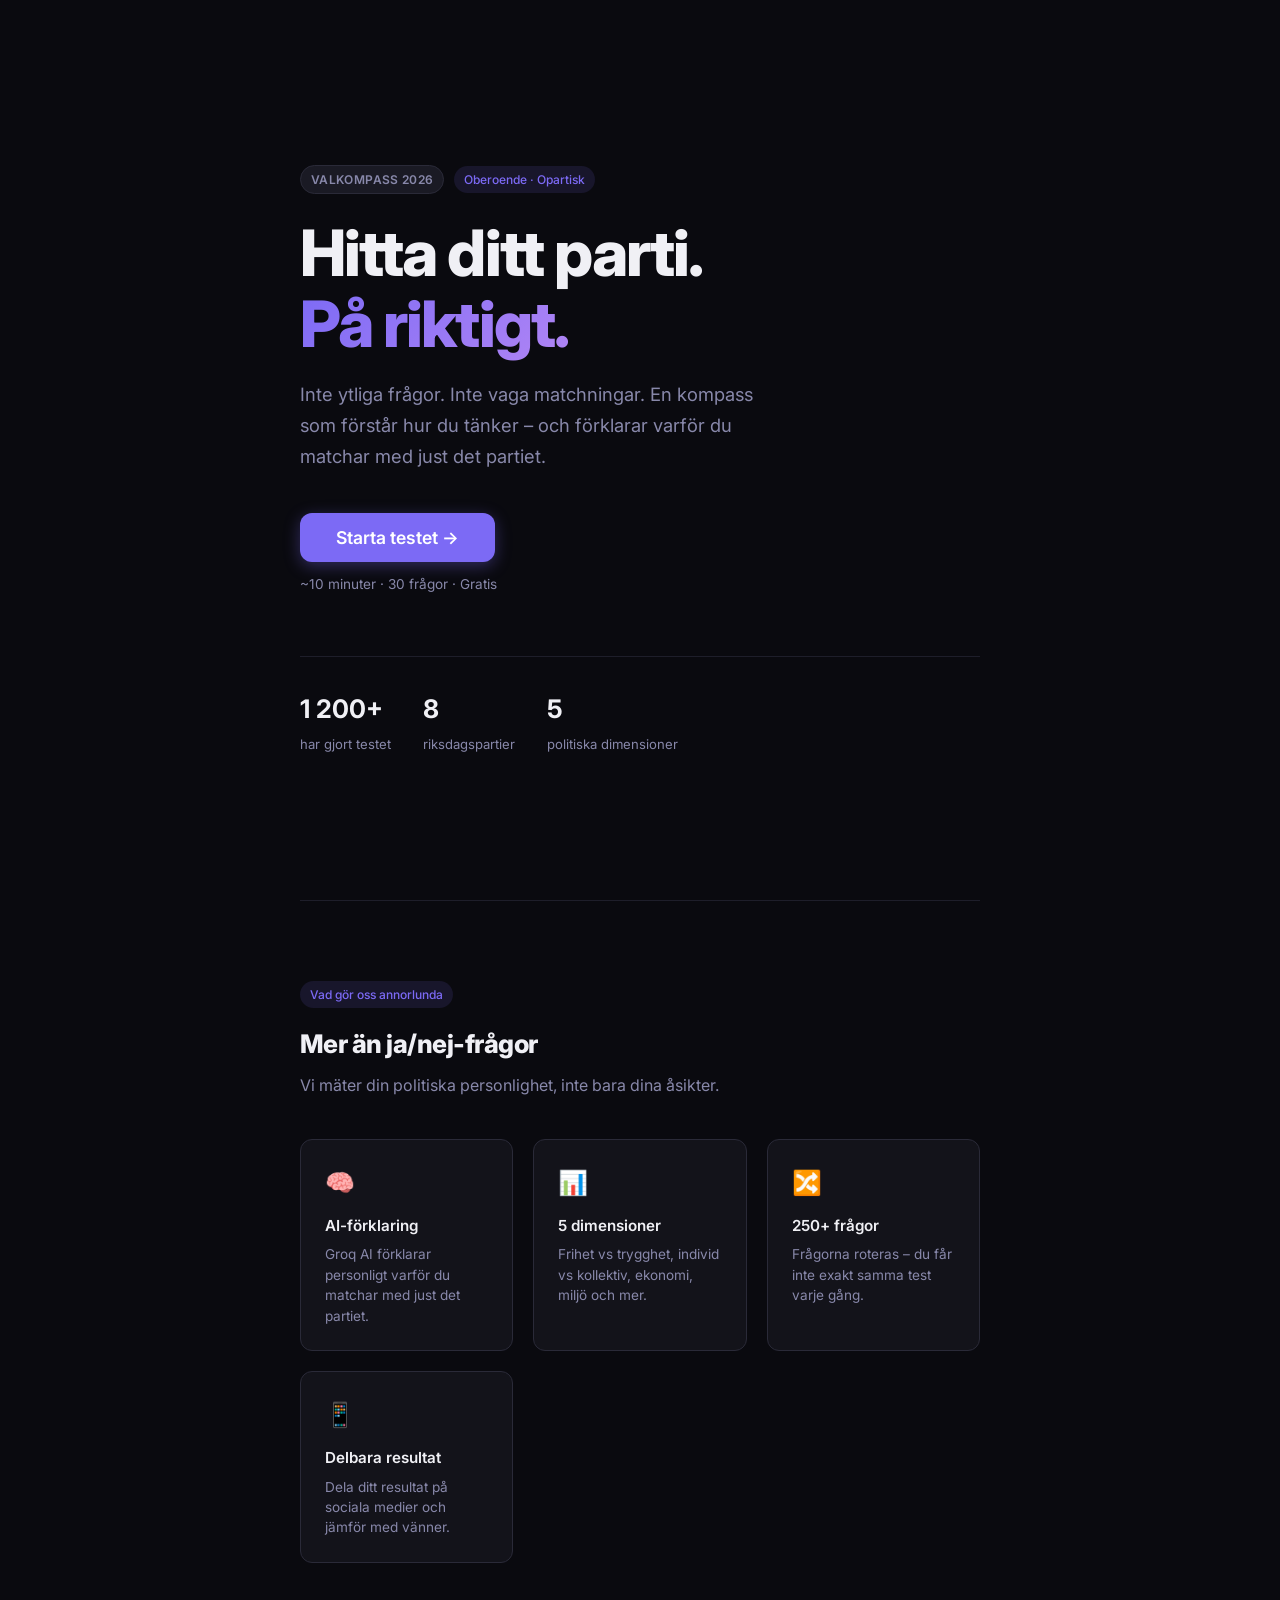
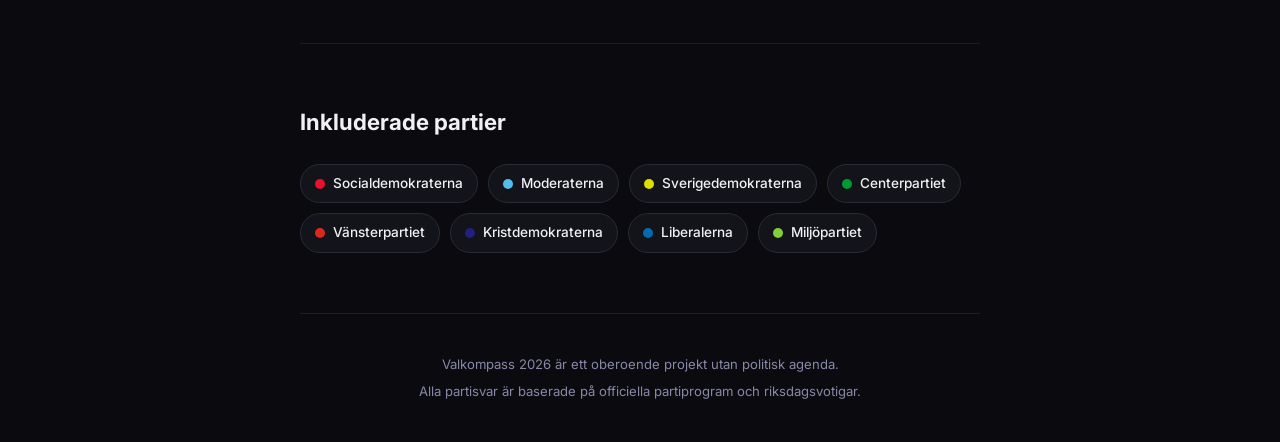
==== frontend/index.html @ 54709504 "feat: add landing page with stats and party overview" ====
<!DOCTYPE html>
<html lang="sv">
<head>
  <meta charset="UTF-8">
  <meta name="viewport" content="width=device-width, initial-scale=1.0">
  <title>Valkompass 2026 – Hitta ditt parti</title>
  <meta name="description" content="Avancerad valkompass med AI-förklaring och djupa politiska dimensioner. Ta testet och ta reda på vilket parti som matchar dig bäst.">
  <meta property="og:title" content="Valkompass 2026">
  <meta property="og:description" content="Hitta ditt parti med AI-driven matchning och djupa politiska personlighetsdimensioner.">
  <meta property="og:type" content="website">
  <link rel="preconnect" href="https://fonts.googleapis.com">
  <link rel="preconnect" href="https://fonts.gstatic.com" crossorigin>
  <link href="https://fonts.googleapis.com/css2?family=Inter:wght@400;500;600;700;800;900&display=swap" rel="stylesheet">
  <link rel="stylesheet" href="css/base.css">
  <link rel="stylesheet" href="css/landing.css">
</head>
<body>
  <main class="container">
    <section class="hero">
      <div class="hero-eyebrow">
        <span class="badge badge-neutral">Valkompass 2026</span>
        <span class="tag">Oberoende · Opartisk</span>
      </div>
      <h1 class="hero-title">
        Hitta ditt parti.<br>
        <span class="highlight">På riktigt.</span>
      </h1>
      <p class="hero-sub">
        Inte ytliga frågor. Inte vaga matchningar. En kompass som förstår hur du
        tänker – och förklarar varför du matchar med just det partiet.
      </p>
      <div class="hero-cta">
        <a href="quiz.html" class="btn btn-primary" style="font-size: 1.1rem; padding: 16px 36px;">
          Starta testet →
        </a>
        <span class="cta-note">~10 minuter · 30 frågor · Gratis</span>
      </div>
      <div class="stats-row">
        <div class="stat-item">
          <span class="stat-number" id="stat-total">—</span>
          <span class="stat-label">har gjort testet</span>
        </div>
        <div class="stat-item">
          <span class="stat-number">8</span>
          <span class="stat-label">riksdagspartier</span>
        </div>
        <div class="stat-item">
          <span class="stat-number">5</span>
          <span class="stat-label">politiska dimensioner</span>
        </div>
      </div>
    </section>

    <section class="features">
      <div class="tag" style="margin-bottom: 16px;">Vad gör oss annorlunda</div>
      <h2 style="font-size: 1.6rem; font-weight: 800; letter-spacing: -0.02em; margin-bottom: 8px;">Mer än ja/nej-frågor</h2>
      <p style="color: var(--text-muted); margin-bottom: 0;">Vi mäter din politiska personlighet, inte bara dina åsikter.</p>
      <div class="features-grid">
        <div class="feature-card">
          <div class="feature-icon">🧠</div>
          <div class="feature-title">AI-förklaring</div>
          <div class="feature-desc">Groq AI förklarar personligt varför du matchar med just det partiet.</div>
        </div>
        <div class="feature-card">
          <div class="feature-icon">📊</div>
          <div class="feature-title">5 dimensioner</div>
          <div class="feature-desc">Frihet vs trygghet, individ vs kollektiv, ekonomi, miljö och mer.</div>
        </div>
        <div class="feature-card">
          <div class="feature-icon">🔀</div>
          <div class="feature-title">250+ frågor</div>
          <div class="feature-desc">Frågorna roteras – du får inte exakt samma test varje gång.</div>
        </div>
        <div class="feature-card">
          <div class="feature-icon">📱</div>
          <div class="feature-title">Delbara resultat</div>
          <div class="feature-desc">Dela ditt resultat på sociala medier och jämför med vänner.</div>
        </div>
      </div>
    </section>

    <section class="parties-section">
      <h2>Inkluderade partier</h2>
      <div class="parties-grid" id="parties-chips">
        <div class="party-chip"><div class="party-dot" style="background:#E8112d"></div>Socialdemokraterna</div>
        <div class="party-chip"><div class="party-dot" style="background:#52BDEC"></div>Moderaterna</div>
        <div class="party-chip"><div class="party-dot" style="background:#DDDD00"></div>Sverigedemokraterna</div>
        <div class="party-chip"><div class="party-dot" style="background:#009933"></div>Centerpartiet</div>
        <div class="party-chip"><div class="party-dot" style="background:#DA291C"></div>Vänsterpartiet</div>
        <div class="party-chip"><div class="party-dot" style="background:#231F7E"></div>Kristdemokraterna</div>
        <div class="party-chip"><div class="party-dot" style="background:#006AB3"></div>Liberalerna</div>
        <div class="party-chip"><div class="party-dot" style="background:#83CF39"></div>Miljöpartiet</div>
      </div>
    </section>

    <footer class="footer">
      <p>Valkompass 2026 är ett oberoende projekt utan politisk agenda.</p>
      <p style="margin-top: 6px;">Alla partisvar är baserade på officiella partiprogram och riksdagsvotigar.</p>
    </footer>
  </main>
  <script src="js/landing.js"></script>
</body>
</html>
---- frontend/css/base.css ----
*, *::before, *::after { box-sizing: border-box; margin: 0; padding: 0; }

:root {
  --bg: #0a0a0f;
  --bg-card: #13131a;
  --bg-elevated: #1a1a24;
  --border: #2a2a38;
  --border-subtle: #1e1e2a;
  --text: #f0f0f5;
  --text-muted: #8888aa;
  --accent: #7c6af5;
  --accent-hover: #9585ff;
  --accent-subtle: rgba(124, 106, 245, 0.12);
  --success: #4caf88;
  --radius: 12px;
  --radius-sm: 8px;
  --radius-lg: 20px;
  --shadow: 0 4px 24px rgba(0,0,0,0.4);
  --transition: 180ms ease;
  --max-width: 720px;
}

html { font-size: 16px; scroll-behavior: smooth; }

body {
  background: var(--bg);
  color: var(--text);
  font-family: 'Inter', -apple-system, BlinkMacSystemFont, 'Segoe UI', sans-serif;
  line-height: 1.6;
  min-height: 100vh;
  -webkit-font-smoothing: antialiased;
}

a { color: var(--accent); text-decoration: none; }
a:hover { color: var(--accent-hover); }

.container {
  max-width: var(--max-width);
  margin: 0 auto;
  padding: 0 20px;
}

.btn {
  display: inline-flex;
  align-items: center;
  justify-content: center;
  gap: 8px;
  padding: 14px 28px;
  border-radius: var(--radius);
  border: none;
  font-size: 1rem;
  font-weight: 600;
  cursor: pointer;
  transition: all var(--transition);
  line-height: 1;
}

.btn-primary {
  background: var(--accent);
  color: #fff;
  box-shadow: 0 4px 16px rgba(124,106,245,0.35);
}
.btn-primary:hover {
  background: var(--accent-hover);
  transform: translateY(-1px);
  box-shadow: 0 6px 24px rgba(124,106,245,0.5);
}

.btn-ghost {
  background: transparent;
  color: var(--text-muted);
  border: 1px solid var(--border);
}
.btn-ghost:hover {
  background: var(--bg-elevated);
  color: var(--text);
}

.badge {
  display: inline-flex;
  align-items: center;
  padding: 4px 10px;
  border-radius: 100px;
  font-size: 0.75rem;
  font-weight: 600;
  letter-spacing: 0.03em;
  text-transform: uppercase;
}
.badge-neutral {
  background: var(--bg-elevated);
  color: var(--text-muted);
  border: 1px solid var(--border);
}

.card {
  background: var(--bg-card);
  border: 1px solid var(--border);
  border-radius: var(--radius-lg);
  padding: 28px;
}

.tag {
  display: inline-flex;
  align-items: center;
  gap: 4px;
  padding: 4px 10px;
  border-radius: 100px;
  font-size: 0.75rem;
  font-weight: 500;
  background: var(--accent-subtle);
  color: var(--accent);
}

@media (max-width: 480px) {
  .btn { padding: 12px 20px; font-size: 0.9rem; }
  .card { padding: 20px; }
}
---- frontend/css/landing.css ----
.hero {
  min-height: 100vh;
  display: flex;
  flex-direction: column;
  justify-content: center;
  padding: 80px 0 60px;
}

.hero-eyebrow {
  display: flex;
  align-items: center;
  gap: 10px;
  margin-bottom: 24px;
}

.hero-title {
  font-size: clamp(2.4rem, 6vw, 4rem);
  font-weight: 800;
  line-height: 1.1;
  letter-spacing: -0.03em;
  margin-bottom: 20px;
}

.hero-title .highlight {
  background: linear-gradient(135deg, var(--accent) 0%, #b085f5 100%);
  -webkit-background-clip: text;
  -webkit-text-fill-color: transparent;
  background-clip: text;
}

.hero-sub {
  font-size: 1.15rem;
  color: var(--text-muted);
  max-width: 480px;
  margin-bottom: 40px;
  line-height: 1.7;
}

.hero-cta {
  display: flex;
  flex-direction: column;
  gap: 12px;
  align-items: flex-start;
  margin-bottom: 60px;
}

.cta-note {
  font-size: 0.85rem;
  color: var(--text-muted);
}

.stats-row {
  display: flex;
  gap: 32px;
  padding-top: 32px;
  border-top: 1px solid var(--border-subtle);
}

.stat-item { display: flex; flex-direction: column; gap: 4px; }
.stat-number { font-size: 1.6rem; font-weight: 700; color: var(--text); }
.stat-label { font-size: 0.82rem; color: var(--text-muted); }

.features {
  padding: 80px 0;
  border-top: 1px solid var(--border-subtle);
}

.features-grid {
  display: grid;
  grid-template-columns: repeat(auto-fit, minmax(200px, 1fr));
  gap: 20px;
  margin-top: 40px;
}

.feature-card {
  background: var(--bg-card);
  border: 1px solid var(--border);
  border-radius: var(--radius);
  padding: 24px;
}
.feature-icon { font-size: 1.5rem; margin-bottom: 12px; }
.feature-title { font-size: 0.95rem; font-weight: 600; margin-bottom: 6px; }
.feature-desc { font-size: 0.85rem; color: var(--text-muted); line-height: 1.5; }

.parties-section {
  padding: 60px 0;
  border-top: 1px solid var(--border-subtle);
}
.parties-section h2 { font-size: 1.4rem; font-weight: 700; margin-bottom: 24px; }

.parties-grid {
  display: flex;
  flex-wrap: wrap;
  gap: 10px;
}

.party-chip {
  display: flex;
  align-items: center;
  gap: 8px;
  padding: 8px 14px;
  background: var(--bg-card);
  border: 1px solid var(--border);
  border-radius: 100px;
  font-size: 0.85rem;
  font-weight: 500;
}

.party-dot {
  width: 10px; height: 10px;
  border-radius: 50%;
  flex-shrink: 0;
}

.footer {
  padding: 40px 0;
  border-top: 1px solid var(--border-subtle);
  text-align: center;
  color: var(--text-muted);
  font-size: 0.82rem;
}

@media (max-width: 600px) {
  .stats-row { gap: 20px; flex-wrap: wrap; }
  .hero-cta { align-items: stretch; }
  .hero-cta .btn { text-align: center; }
}
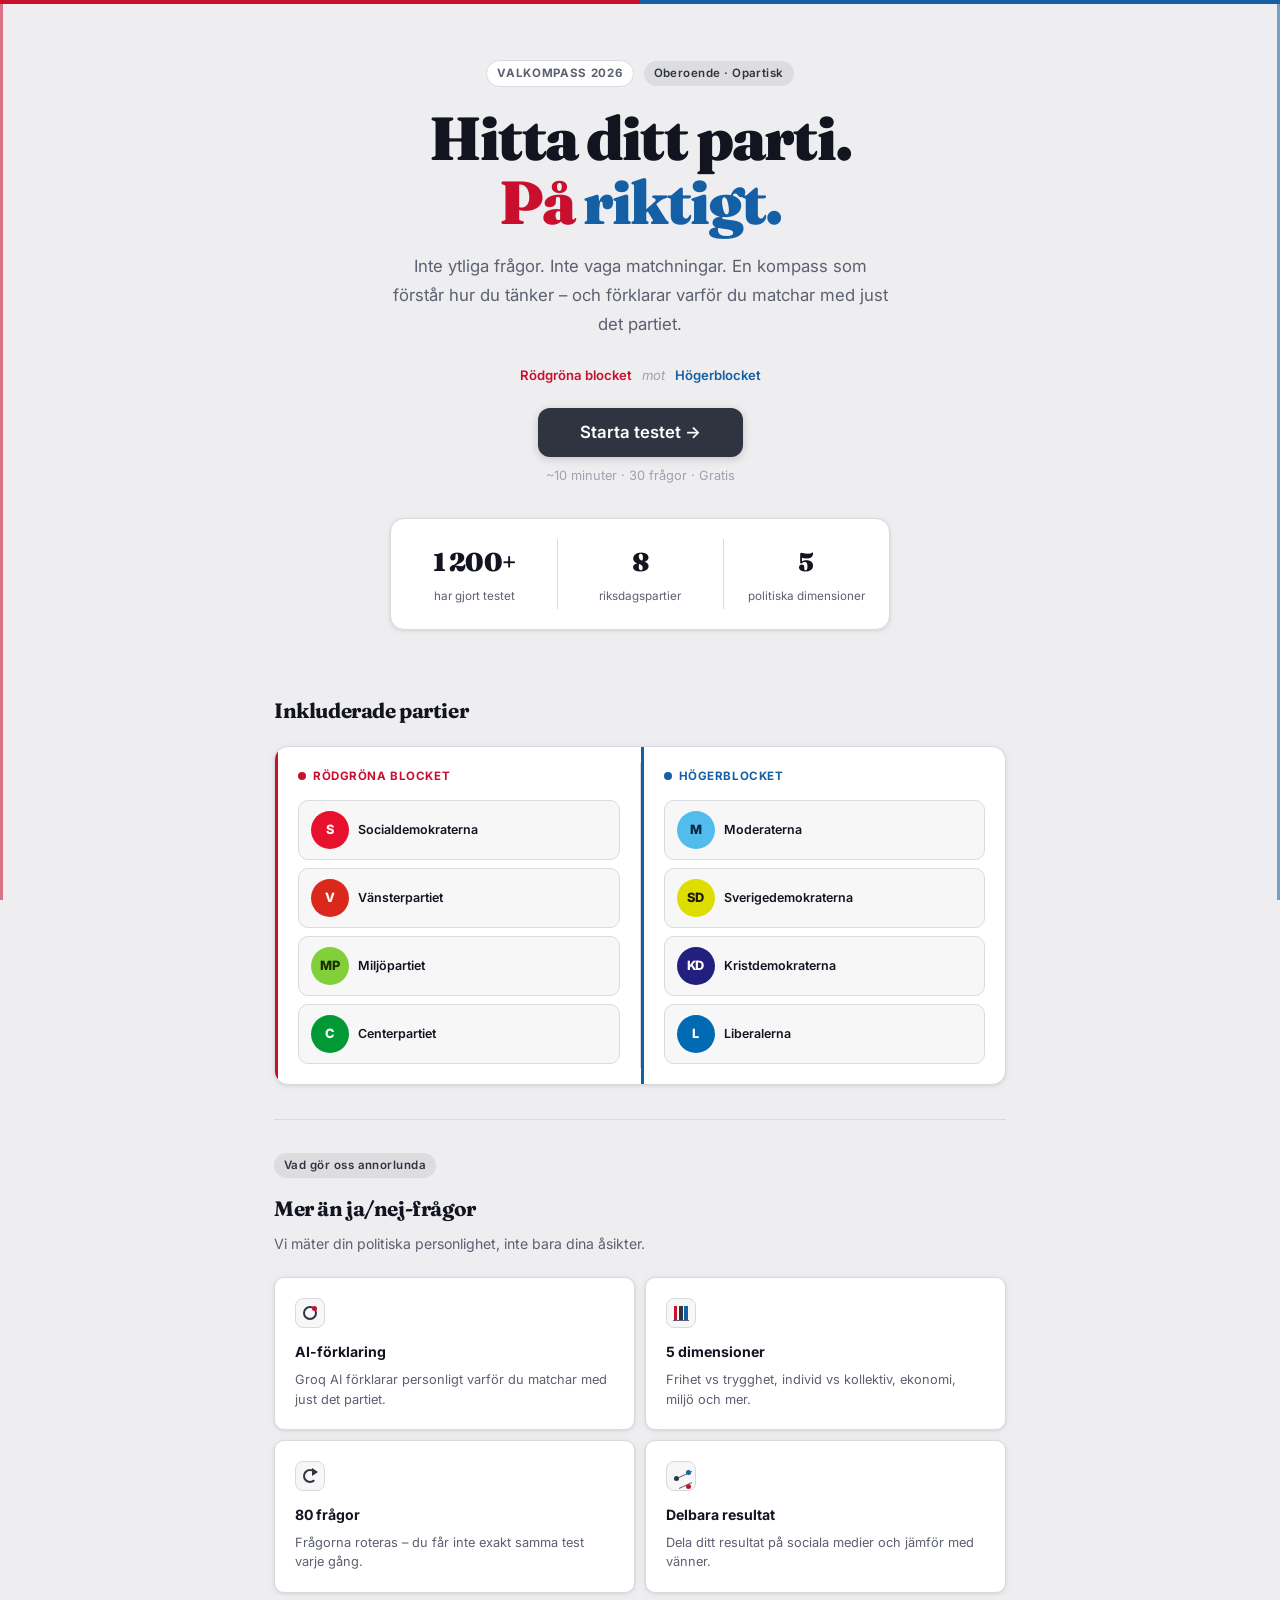
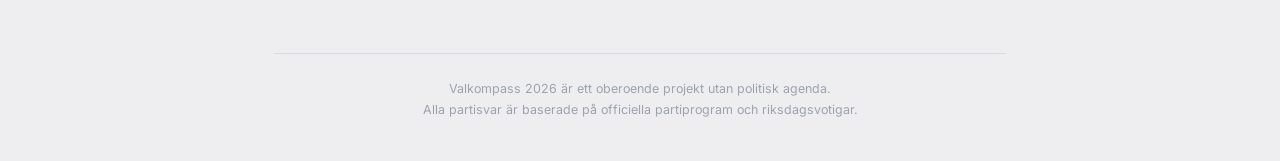
==== commit 5bd7bdd9: "chore: prepare project for GitHub upload" ====
--- a/frontend/index.html
+++ b/frontend/index.html
@@ -10,11 +10,13 @@
   <meta property="og:type" content="website">
   <link rel="preconnect" href="https://fonts.googleapis.com">
   <link rel="preconnect" href="https://fonts.gstatic.com" crossorigin>
-  <link href="https://fonts.googleapis.com/css2?family=Inter:wght@400;500;600;700;800;900&display=swap" rel="stylesheet">
+  <link href="https://fonts.googleapis.com/css2?family=Fraunces:ital,opsz,wght@0,9..144,400;0,9..144,700;0,9..144,900;1,9..144,900&family=Inter:wght@400;500;600;700;800&display=swap" rel="stylesheet">
   <link rel="stylesheet" href="css/base.css">
   <link rel="stylesheet" href="css/landing.css">
 </head>
 <body>
+  <div class="sv-stripe"></div>
+
   <main class="container">
     <section class="hero">
       <div class="hero-eyebrow">
@@ -23,14 +25,19 @@
       </div>
       <h1 class="hero-title">
         Hitta ditt parti.<br>
-        <span class="highlight">På riktigt.</span>
+        <span class="highlight-red">På</span> <span class="highlight-blue">riktigt.</span>
       </h1>
       <p class="hero-sub">
         Inte ytliga frågor. Inte vaga matchningar. En kompass som förstår hur du
         tänker – och förklarar varför du matchar med just det partiet.
       </p>
+      <div class="bloc-versus">
+        <span class="bloc-red">Rödgröna blocket</span>
+        <span class="bloc-vs">mot</span>
+        <span class="bloc-blue">Högerblocket</span>
+      </div>
       <div class="hero-cta">
-        <a href="quiz.html" class="btn btn-primary" style="font-size: 1.1rem; padding: 16px 36px;">
+        <a href="quiz.html" class="btn btn-primary">
           Starta testet →
         </a>
         <span class="cta-note">~10 minuter · 30 frågor · Gratis</span>
@@ -51,53 +58,98 @@
       </div>
     </section>
 
+    <section class="parties-section">
+      <h2>Inkluderade partier</h2>
+      <div class="parties-blocs">
+        <div class="parties-bloc parties-bloc-red">
+          <div class="bloc-label-header bloc-label-red">
+            <span class="bloc-dot" style="background:var(--red-bloc)"></span>
+            Rödgröna blocket
+          </div>
+          <div class="parties-bloc-chips">
+            <div class="party-chip">
+              <div class="party-badge" style="background:#E8112d;color:#fff;">S</div>
+              <span class="party-chip-name">Socialdemokraterna</span>
+            </div>
+            <div class="party-chip">
+              <div class="party-badge" style="background:#DA291C;color:#fff;">V</div>
+              <span class="party-chip-name">Vänsterpartiet</span>
+            </div>
+            <div class="party-chip">
+              <div class="party-badge" style="background:#83CF39;color:#1A2E00;">MP</div>
+              <span class="party-chip-name">Miljöpartiet</span>
+            </div>
+            <div class="party-chip">
+              <div class="party-badge" style="background:#009933;color:#fff;">C</div>
+              <span class="party-chip-name">Centerpartiet</span>
+            </div>
+          </div>
+        </div>
+
+        <div class="bloc-divider-vertical"></div>
+
+        <div class="parties-bloc parties-bloc-blue">
+          <div class="bloc-label-header bloc-label-blue">
+            <span class="bloc-dot" style="background:var(--blue-bloc)"></span>
+            Högerblocket
+          </div>
+          <div class="parties-bloc-chips">
+            <div class="party-chip">
+              <div class="party-badge" style="background:#52BDEC;color:#0A2540;">M</div>
+              <span class="party-chip-name">Moderaterna</span>
+            </div>
+            <div class="party-chip">
+              <div class="party-badge" style="background:#DDDD00;color:#1A1A00;">SD</div>
+              <span class="party-chip-name">Sverigedemokraterna</span>
+            </div>
+            <div class="party-chip">
+              <div class="party-badge" style="background:#231F7E;color:#fff;">KD</div>
+              <span class="party-chip-name">Kristdemokraterna</span>
+            </div>
+            <div class="party-chip">
+              <div class="party-badge" style="background:#006AB3;color:#fff;">L</div>
+              <span class="party-chip-name">Liberalerna</span>
+            </div>
+          </div>
+        </div>
+
+      </div>
+    </section>
+
     <section class="features">
-      <div class="tag" style="margin-bottom: 16px;">Vad gör oss annorlunda</div>
-      <h2 style="font-size: 1.6rem; font-weight: 800; letter-spacing: -0.02em; margin-bottom: 8px;">Mer än ja/nej-frågor</h2>
-      <p style="color: var(--text-muted); margin-bottom: 0;">Vi mäter din politiska personlighet, inte bara dina åsikter.</p>
+      <div class="tag" style="margin-bottom: 14px;">Vad gör oss annorlunda</div>
+      <h2>Mer än ja/nej-frågor</h2>
+      <p>Vi mäter din politiska personlighet, inte bara dina åsikter.</p>
       <div class="features-grid">
         <div class="feature-card">
-          <div class="feature-icon">🧠</div>
+          <div class="feature-icon feature-icon-ai" aria-hidden="true"></div>
           <div class="feature-title">AI-förklaring</div>
           <div class="feature-desc">Groq AI förklarar personligt varför du matchar med just det partiet.</div>
         </div>
         <div class="feature-card">
-          <div class="feature-icon">📊</div>
+          <div class="feature-icon feature-icon-dimensions" aria-hidden="true"></div>
           <div class="feature-title">5 dimensioner</div>
           <div class="feature-desc">Frihet vs trygghet, individ vs kollektiv, ekonomi, miljö och mer.</div>
         </div>
         <div class="feature-card">
-          <div class="feature-icon">🔀</div>
-          <div class="feature-title">250+ frågor</div>
+          <div class="feature-icon feature-icon-rotation" aria-hidden="true"></div>
+          <div class="feature-title">80 frågor</div>
           <div class="feature-desc">Frågorna roteras – du får inte exakt samma test varje gång.</div>
         </div>
         <div class="feature-card">
-          <div class="feature-icon">📱</div>
+          <div class="feature-icon feature-icon-share" aria-hidden="true"></div>
           <div class="feature-title">Delbara resultat</div>
           <div class="feature-desc">Dela ditt resultat på sociala medier och jämför med vänner.</div>
         </div>
       </div>
     </section>
 
-    <section class="parties-section">
-      <h2>Inkluderade partier</h2>
-      <div class="parties-grid" id="parties-chips">
-        <div class="party-chip"><div class="party-dot" style="background:#E8112d"></div>Socialdemokraterna</div>
-        <div class="party-chip"><div class="party-dot" style="background:#52BDEC"></div>Moderaterna</div>
-        <div class="party-chip"><div class="party-dot" style="background:#DDDD00"></div>Sverigedemokraterna</div>
-        <div class="party-chip"><div class="party-dot" style="background:#009933"></div>Centerpartiet</div>
-        <div class="party-chip"><div class="party-dot" style="background:#DA291C"></div>Vänsterpartiet</div>
-        <div class="party-chip"><div class="party-dot" style="background:#231F7E"></div>Kristdemokraterna</div>
-        <div class="party-chip"><div class="party-dot" style="background:#006AB3"></div>Liberalerna</div>
-        <div class="party-chip"><div class="party-dot" style="background:#83CF39"></div>Miljöpartiet</div>
-      </div>
-    </section>
-
     <footer class="footer">
       <p>Valkompass 2026 är ett oberoende projekt utan politisk agenda.</p>
-      <p style="margin-top: 6px;">Alla partisvar är baserade på officiella partiprogram och riksdagsvotigar.</p>
+      <p>Alla partisvar är baserade på officiella partiprogram och riksdagsvotigar.</p>
     </footer>
   </main>
+
   <script src="js/landing.js"></script>
 </body>
 </html>
--- a/frontend/css/base.css
+++ b/frontend/css/base.css
@@ -1,23 +1,29 @@
 *, *::before, *::after { box-sizing: border-box; margin: 0; padding: 0; }
 
 :root {
-  --bg: #0a0a0f;
-  --bg-card: #13131a;
-  --bg-elevated: #1a1a24;
-  --border: #2a2a38;
-  --border-subtle: #1e1e2a;
-  --text: #f0f0f5;
-  --text-muted: #8888aa;
-  --accent: #7c6af5;
-  --accent-hover: #9585ff;
-  --accent-subtle: rgba(124, 106, 245, 0.12);
-  --success: #4caf88;
-  --radius: 12px;
-  --radius-sm: 8px;
-  --radius-lg: 20px;
-  --shadow: 0 4px 24px rgba(0,0,0,0.4);
-  --transition: 180ms ease;
-  --max-width: 720px;
+  --bg: #EEEEF0;
+  --bg-card: #FFFFFF;
+  --bg-elevated: #F7F7F8;
+  --border: #D8DAE0;
+  --border-subtle: #ECEEF2;
+  --text: #12141F;
+  --text-muted: #5C6070;
+  --text-light: #9CA3AF;
+  --accent: #2F3440;
+  --accent-hover: #1F2430;
+  --accent-subtle: rgba(47, 52, 64, 0.09);
+  --success: #16A34A;
+  --red-bloc: #C8102E;
+  --blue-bloc: #1560A4;
+  --red-bloc-subtle: rgba(200, 16, 46, 0.08);
+  --blue-bloc-subtle: rgba(21, 96, 164, 0.08);
+  --radius: 10px;
+  --radius-sm: 6px;
+  --radius-lg: 14px;
+  --shadow: 0 1px 3px rgba(0,0,0,0.08), 0 1px 8px rgba(0,0,0,0.05);
+  --shadow-md: 0 4px 16px rgba(0,0,0,0.10), 0 2px 4px rgba(0,0,0,0.05);
+  --transition: 150ms ease;
+  --max-width: 780px;
 }
 
 html { font-size: 16px; scroll-behavior: smooth; }
@@ -26,7 +32,7 @@
   background: var(--bg);
   color: var(--text);
   font-family: 'Inter', -apple-system, BlinkMacSystemFont, 'Segoe UI', sans-serif;
-  line-height: 1.6;
+  line-height: 1.65;
   min-height: 100vh;
   -webkit-font-smoothing: antialiased;
 }
@@ -37,79 +43,139 @@
 .container {
   max-width: var(--max-width);
   margin: 0 auto;
-  padding: 0 20px;
+  padding: 0 24px;
 }
 
+/* ── Buttons ── */
 .btn {
   display: inline-flex;
   align-items: center;
   justify-content: center;
   gap: 8px;
-  padding: 14px 28px;
+  padding: 13px 26px;
   border-radius: var(--radius);
   border: none;
-  font-size: 1rem;
+  font-size: 0.95rem;
   font-weight: 600;
   cursor: pointer;
   transition: all var(--transition);
   line-height: 1;
+  font-family: inherit;
 }
 
 .btn-primary {
   background: var(--accent);
   color: #fff;
-  box-shadow: 0 4px 16px rgba(124,106,245,0.35);
+  box-shadow: 0 2px 8px rgba(47,52,64,0.22);
 }
 .btn-primary:hover {
   background: var(--accent-hover);
   transform: translateY(-1px);
-  box-shadow: 0 6px 24px rgba(124,106,245,0.5);
+  box-shadow: 0 4px 14px rgba(47,52,64,0.30);
 }
 
 .btn-ghost {
-  background: transparent;
+  background: var(--bg-card);
   color: var(--text-muted);
   border: 1px solid var(--border);
 }
 .btn-ghost:hover {
   background: var(--bg-elevated);
   color: var(--text);
+  border-color: #B0B4BE;
 }
 
+/* ── Badge ── */
 .badge {
   display: inline-flex;
   align-items: center;
-  padding: 4px 10px;
+  padding: 3px 10px;
   border-radius: 100px;
-  font-size: 0.75rem;
-  font-weight: 600;
-  letter-spacing: 0.03em;
+  font-size: 0.72rem;
+  font-weight: 700;
+  letter-spacing: 0.06em;
   text-transform: uppercase;
 }
 .badge-neutral {
-  background: var(--bg-elevated);
+  background: #fff;
   color: var(--text-muted);
   border: 1px solid var(--border);
 }
 
+/* ── Card ── */
 .card {
   background: var(--bg-card);
   border: 1px solid var(--border);
   border-radius: var(--radius-lg);
   padding: 28px;
+  box-shadow: var(--shadow);
 }
 
+/* ── Tag ── */
 .tag {
   display: inline-flex;
   align-items: center;
   gap: 4px;
-  padding: 4px 10px;
+  padding: 3px 10px;
   border-radius: 100px;
-  font-size: 0.75rem;
-  font-weight: 500;
+  font-size: 0.72rem;
+  font-weight: 600;
+  letter-spacing: 0.04em;
   background: var(--accent-subtle);
   color: var(--accent);
 }
+
+/* ── Party badge – colored letter circle ── */
+.party-badge {
+  display: inline-flex;
+  align-items: center;
+  justify-content: center;
+  width: 38px;
+  height: 38px;
+  border-radius: 50%;
+  font-weight: 800;
+  font-size: 0.8rem;
+  letter-spacing: -0.02em;
+  flex-shrink: 0;
+  line-height: 1;
+}
+.party-badge-sm {
+  width: 28px;
+  height: 28px;
+  font-size: 0.65rem;
+  font-weight: 800;
+}
+.party-badge-lg {
+  width: 52px;
+  height: 52px;
+  font-size: 1.05rem;
+  border-radius: 14px;
+}
+
+/* ── Page top stripe (Rödgrönt vs Högerblocket) ── */
+.sv-stripe {
+  height: 4px;
+  background: linear-gradient(90deg, var(--red-bloc) 50%, var(--blue-bloc) 50%);
+  position: fixed;
+  top: 0;
+  left: 0;
+  right: 0;
+  z-index: 100;
+}
+
+/* ── Vertical bloc side lines ── */
+body::before,
+body::after {
+  content: '';
+  position: fixed;
+  top: 4px;
+  bottom: 0;
+  width: 3px;
+  z-index: 50;
+  pointer-events: none;
+}
+body::before { left: 0; background: var(--red-bloc); opacity: 0.55; }
+body::after  { right: 0; background: var(--blue-bloc); opacity: 0.55; }
 
 @media (max-width: 480px) {
   .btn { padding: 12px 20px; font-size: 0.9rem; }
--- a/frontend/css/landing.css
+++ b/frontend/css/landing.css
@@ -1,127 +1,342 @@
+body { padding-top: 4px; }
+
+/* ── Hero ── */
 .hero {
-  min-height: 100vh;
+  text-align: center;
+  padding: 56px 0 34px;
+}
+
+.hero-eyebrow {
+  display: flex;
+  align-items: center;
+  justify-content: center;
+  gap: 10px;
+  margin-bottom: 20px;
+}
+
+.hero-title {
+  font-family: 'Fraunces', 'Georgia', 'Times New Roman', serif;
+  font-size: clamp(2.6rem, 6.5vw, 3.8rem);
+  font-weight: 900;
+  line-height: 1.06;
+  letter-spacing: -0.03em;
+  color: var(--text);
+  margin-bottom: 16px;
+}
+
+.highlight-red  { color: var(--red-bloc); }
+.highlight-blue { color: var(--blue-bloc); }
+
+/* ── Bloc versus row (under subtitle) ── */
+.bloc-versus {
+  display: flex;
+  align-items: center;
+  justify-content: center;
+  gap: 10px;
+  margin-bottom: 22px;
+  font-size: 0.82rem;
+  font-weight: 600;
+}
+.bloc-red  { color: var(--red-bloc); }
+.bloc-blue { color: var(--blue-bloc); }
+.bloc-vs   { color: var(--text-light); font-weight: 400; font-style: italic; }
+
+.hero-sub {
+  font-size: 1.05rem;
+  color: var(--text-muted);
+  max-width: 500px;
+  margin: 0 auto 26px;
+  line-height: 1.72;
+}
+
+.hero-cta {
   display: flex;
   flex-direction: column;
+  align-items: center;
+  gap: 8px;
+  margin-bottom: 32px;
+}
+
+.hero-cta .btn-primary {
+  font-size: 1.05rem;
+  padding: 16px 42px;
+  border-radius: 12px;
+}
+
+.cta-note {
+  font-size: 0.8rem;
+  color: var(--text-light);
+}
+
+/* ── Stats ── */
+.stats-row {
+  display: flex;
   justify-content: center;
-  padding: 80px 0 60px;
-}
-
-.hero-eyebrow {
-  display: flex;
-  align-items: center;
-  gap: 10px;
-  margin-bottom: 24px;
-}
-
-.hero-title {
-  font-size: clamp(2.4rem, 6vw, 4rem);
-  font-weight: 800;
-  line-height: 1.1;
+  border: 1px solid var(--border);
+  border-radius: var(--radius-lg);
+  background: var(--bg-card);
+  overflow: hidden;
+  box-shadow: var(--shadow);
+  max-width: 500px;
+  margin: 0 auto;
+}
+
+.stat-item {
+  flex: 1;
+  padding: 22px 16px;
+  text-align: center;
+  position: relative;
+}
+
+.stat-item + .stat-item::before {
+  content: '';
+  position: absolute;
+  left: 0; top: 18%; height: 64%;
+  width: 1px;
+  background: var(--border);
+}
+
+.stat-number {
+  display: block;
+  font-family: 'Fraunces', 'Georgia', serif;
+  font-size: 1.6rem;
+  font-weight: 900;
   letter-spacing: -0.03em;
-  margin-bottom: 20px;
-}
-
-.hero-title .highlight {
-  background: linear-gradient(135deg, var(--accent) 0%, #b085f5 100%);
-  -webkit-background-clip: text;
-  -webkit-text-fill-color: transparent;
-  background-clip: text;
-}
-
-.hero-sub {
-  font-size: 1.15rem;
+  color: var(--text);
+}
+
+.stat-label {
+  display: block;
+  font-size: 0.73rem;
   color: var(--text-muted);
-  max-width: 480px;
-  margin-bottom: 40px;
-  line-height: 1.7;
-}
-
-.hero-cta {
+  margin-top: 4px;
+}
+
+/* ── Parties Section ── */
+.parties-section {
+  margin-top: 30px;
+}
+
+.parties-section h2 {
+  font-family: 'Fraunces', 'Georgia', serif;
+  font-size: 1.3rem;
+  font-weight: 700;
+  letter-spacing: -0.02em;
+  margin-bottom: 18px;
+}
+
+/* ── Bloc split layout ── */
+.parties-blocs {
+  display: grid;
+  grid-template-columns: 1fr auto 1fr;
+  gap: 0;
+  background: var(--bg-card);
+  border: 1px solid var(--border);
+  border-radius: var(--radius-lg);
+  overflow: hidden;
+  box-shadow: var(--shadow);
+}
+
+.parties-bloc {
+  padding: 20px;
+}
+
+.parties-bloc-red  { border-left: 3px solid var(--red-bloc); }
+.parties-bloc-blue { border-left: 3px solid var(--blue-bloc); }
+
+.bloc-divider-vertical {
+  width: 1px;
+  background: var(--border);
+  margin: 16px 0;
+}
+
+.bloc-label-header {
+  display: flex;
+  align-items: center;
+  gap: 7px;
+  font-size: 0.72rem;
+  font-weight: 700;
+  letter-spacing: 0.05em;
+  text-transform: uppercase;
+  margin-bottom: 14px;
+}
+
+.bloc-label-red  { color: var(--red-bloc); }
+.bloc-label-blue { color: var(--blue-bloc); }
+
+.bloc-dot {
+  width: 8px; height: 8px;
+  border-radius: 50%;
+  flex-shrink: 0;
+}
+
+.parties-bloc-chips {
   display: flex;
   flex-direction: column;
-  gap: 12px;
-  align-items: flex-start;
-  margin-bottom: 60px;
-}
-
-.cta-note {
-  font-size: 0.85rem;
-  color: var(--text-muted);
-}
-
-.stats-row {
-  display: flex;
-  gap: 32px;
-  padding-top: 32px;
-  border-top: 1px solid var(--border-subtle);
-}
-
-.stat-item { display: flex; flex-direction: column; gap: 4px; }
-.stat-number { font-size: 1.6rem; font-weight: 700; color: var(--text); }
-.stat-label { font-size: 0.82rem; color: var(--text-muted); }
-
+  gap: 8px;
+}
+
+@media (max-width: 580px) {
+  .parties-blocs {
+    grid-template-columns: 1fr;
+  }
+  .bloc-divider-vertical {
+    width: auto; height: 1px; margin: 0 16px;
+  }
+  .parties-bloc-red { border-left: none; border-top: 3px solid var(--red-bloc); }
+  .parties-bloc-blue { border-left: none; border-top: 3px solid var(--blue-bloc); }
+}
+
+.party-chip {
+  background: var(--bg-elevated);
+  border: 1px solid var(--border);
+  border-radius: var(--radius);
+  padding: 10px 12px;
+  display: flex;
+  align-items: center;
+  gap: 9px;
+  transition: border-color 150ms ease, background 150ms ease;
+}
+
+.party-chip:hover {
+  border-color: #B0B4BE;
+  background: #fff;
+}
+
+.party-chip-name {
+  font-size: 0.78rem;
+  font-weight: 600;
+  color: var(--text);
+  line-height: 1.25;
+}
+
+/* ── Features ── */
 .features {
-  padding: 80px 0;
-  border-top: 1px solid var(--border-subtle);
-}
+  margin-top: 34px;
+  padding-top: 30px;
+  border-top: 1px solid var(--border);
+}
+
+.features > h2 {
+  font-family: 'Fraunces', 'Georgia', serif;
+  font-size: 1.3rem;
+  font-weight: 700;
+  letter-spacing: -0.02em;
+  margin-bottom: 6px;
+}
+
+.features > p { color: var(--text-muted); font-size: 0.88rem; }
 
 .features-grid {
   display: grid;
-  grid-template-columns: repeat(auto-fit, minmax(200px, 1fr));
-  gap: 20px;
-  margin-top: 40px;
+  grid-template-columns: repeat(2, 1fr);
+  gap: 10px;
+  margin-top: 22px;
+}
+
+@media (max-width: 460px) {
+  .features-grid { grid-template-columns: 1fr; }
 }
 
 .feature-card {
   background: var(--bg-card);
   border: 1px solid var(--border);
   border-radius: var(--radius);
-  padding: 24px;
-}
-.feature-icon { font-size: 1.5rem; margin-bottom: 12px; }
-.feature-title { font-size: 0.95rem; font-weight: 600; margin-bottom: 6px; }
-.feature-desc { font-size: 0.85rem; color: var(--text-muted); line-height: 1.5; }
-
-.parties-section {
-  padding: 60px 0;
-  border-top: 1px solid var(--border-subtle);
-}
-.parties-section h2 { font-size: 1.4rem; font-weight: 700; margin-bottom: 24px; }
-
-.parties-grid {
-  display: flex;
-  flex-wrap: wrap;
-  gap: 10px;
-}
-
-.party-chip {
-  display: flex;
-  align-items: center;
-  gap: 8px;
-  padding: 8px 14px;
-  background: var(--bg-card);
-  border: 1px solid var(--border);
-  border-radius: 100px;
-  font-size: 0.85rem;
-  font-weight: 500;
-}
-
-.party-dot {
-  width: 10px; height: 10px;
-  border-radius: 50%;
-  flex-shrink: 0;
-}
-
+  padding: 20px;
+  box-shadow: var(--shadow);
+}
+
+.feature-icon {
+  width: 30px;
+  height: 30px;
+  margin-bottom: 12px;
+  border: 1.5px solid var(--border);
+  border-radius: 8px;
+  position: relative;
+  background: var(--bg-elevated);
+}
+
+.feature-icon::before,
+.feature-icon::after {
+  content: '';
+  position: absolute;
+}
+
+.feature-icon-ai::before {
+  inset: 7px;
+  border: 2px solid var(--accent);
+  border-radius: 50%;
+}
+.feature-icon-ai::after {
+  width: 5px;
+  height: 5px;
+  background: var(--red-bloc);
+  border-radius: 50%;
+  right: 7px;
+  top: 7px;
+}
+
+.feature-icon-dimensions::before {
+  left: 7px;
+  right: 7px;
+  bottom: 7px;
+  height: 14px;
+  background: linear-gradient(90deg, var(--red-bloc) 0 25%, transparent 25% 38%, var(--accent) 38% 62%, transparent 62% 75%, var(--blue-bloc) 75%);
+}
+.feature-icon-dimensions::after {
+  left: 6px;
+  right: 6px;
+  bottom: 6px;
+  height: 1.5px;
+  background: var(--text-muted);
+}
+
+.feature-icon-rotation::before {
+  inset: 7px;
+  border: 2px solid var(--accent);
+  border-right-color: transparent;
+  border-radius: 50%;
+}
+.feature-icon-rotation::after {
+  right: 6px;
+  top: 6px;
+  width: 0;
+  height: 0;
+  border-left: 6px solid var(--accent);
+  border-top: 4px solid transparent;
+  border-bottom: 4px solid transparent;
+}
+
+.feature-icon-share::before {
+  width: 5px;
+  height: 5px;
+  border-radius: 50%;
+  background: var(--accent);
+  box-shadow: 12px -6px 0 var(--blue-bloc), 12px 8px 0 var(--red-bloc);
+  left: 7px;
+  top: 14px;
+}
+.feature-icon-share::after {
+  left: 12px;
+  top: 12px;
+  width: 13px;
+  height: 12px;
+  border-top: 1.5px solid var(--text-muted);
+  border-bottom: 1.5px solid var(--text-muted);
+  transform: skewY(-24deg);
+}
+
+.feature-title { font-size: 0.88rem; font-weight: 700; margin-bottom: 6px; }
+.feature-desc { font-size: 0.8rem; color: var(--text-muted); line-height: 1.55; }
+
+/* ── Footer ── */
 .footer {
-  padding: 40px 0;
-  border-top: 1px solid var(--border-subtle);
+  margin-top: 60px;
+  padding-top: 24px;
+  border-top: 1px solid var(--border);
   text-align: center;
-  color: var(--text-muted);
-  font-size: 0.82rem;
-}
-
-@media (max-width: 600px) {
-  .stats-row { gap: 20px; flex-wrap: wrap; }
-  .hero-cta { align-items: stretch; }
-  .hero-cta .btn { text-align: center; }
-}
+  color: var(--text-light);
+  font-size: 0.78rem;
+  line-height: 1.7;
+  padding-bottom: 40px;
+}
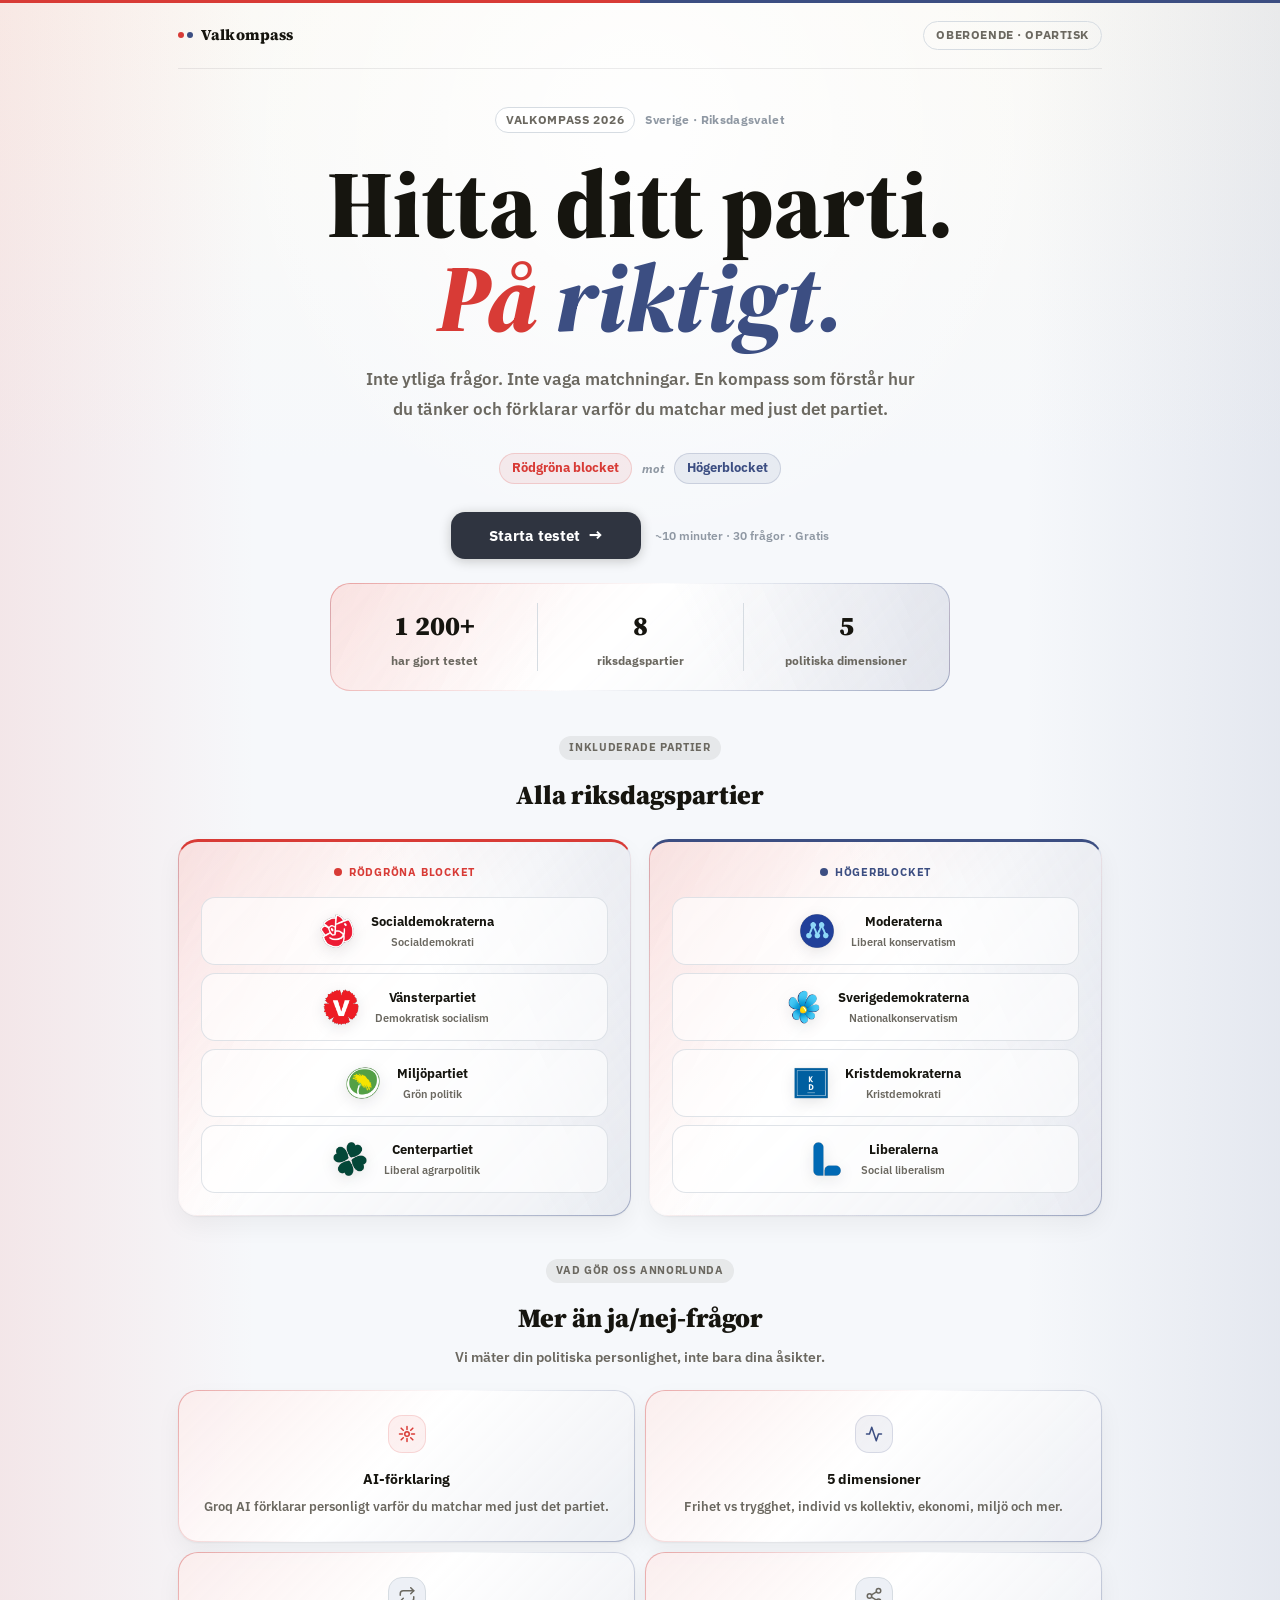
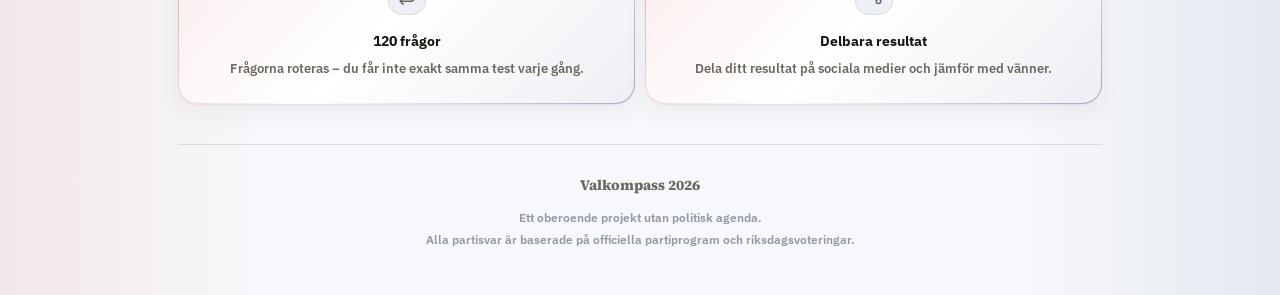
==== commit 33b6eb68: "chore: sync latest local version – all changes and new files Co-Authored-By: Claude Sonnet 4.6 <nore" ====
--- a/frontend/index.html
+++ b/frontend/index.html
@@ -3,153 +3,206 @@
 <head>
   <meta charset="UTF-8">
   <meta name="viewport" content="width=device-width, initial-scale=1.0">
-  <title>Valkompass 2026 – Hitta ditt parti</title>
-  <meta name="description" content="Avancerad valkompass med AI-förklaring och djupa politiska dimensioner. Ta testet och ta reda på vilket parti som matchar dig bäst.">
+  <title>Valkompass 2026 &ndash; Hitta ditt parti</title>
+  <meta http-equiv="Cache-Control" content="no-cache, no-store, must-revalidate">
+  <meta http-equiv="Pragma" content="no-cache">
+  <meta http-equiv="Expires" content="0">
+  <meta name="description" content="Avancerad valkompass med AI-f&ouml;rklaring och djupa politiska dimensioner. Ta testet och ta reda p&aring; vilket parti som matchar dig b&auml;st.">
   <meta property="og:title" content="Valkompass 2026">
   <meta property="og:description" content="Hitta ditt parti med AI-driven matchning och djupa politiska personlighetsdimensioner.">
   <meta property="og:type" content="website">
+  <link rel="icon" href="data:image/svg+xml,%3Csvg xmlns='http://www.w3.org/2000/svg' viewBox='0 0 64 64'%3E%3Crect width='32' height='64' fill='%23D83B36'/%3E%3Crect x='32' width='32' height='64' fill='%233C4E82'/%3E%3C/svg%3E">
   <link rel="preconnect" href="https://fonts.googleapis.com">
   <link rel="preconnect" href="https://fonts.gstatic.com" crossorigin>
-  <link href="https://fonts.googleapis.com/css2?family=Fraunces:ital,opsz,wght@0,9..144,400;0,9..144,700;0,9..144,900;1,9..144,900&family=Inter:wght@400;500;600;700;800&display=swap" rel="stylesheet">
+  <link href="https://fonts.googleapis.com/css2?family=IBM+Plex+Sans:wght@500;600;700;800&family=Source+Serif+4:opsz,wght@8..60,700;8..60,800;8..60,900&display=swap" rel="stylesheet">
   <link rel="stylesheet" href="css/base.css">
-  <link rel="stylesheet" href="css/landing.css">
+  <link rel="stylesheet" href="css/landing.css?v=20260429-spacing">
 </head>
 <body>
   <div class="sv-stripe"></div>
 
-  <main class="container">
+  <main class="container landing-shell">
+    <nav class="nav" aria-label="Huvudnavigation">
+      <a href="index.html?v=20260428-party-colors" class="nav-logo" aria-label="Valkompass startsida">
+        <span class="nav-logo-dot" aria-hidden="true">
+          <span class="nav-logo-red"></span>
+          <span class="nav-logo-blue"></span>
+        </span>
+        <span data-brand-text="brand.productName">Valkompass</span>
+      </a>
+      <span class="nav-pill" data-brand-text="brand.partnerLabel">Oberoende &middot; Opartisk</span>
+    </nav>
+
     <section class="hero">
-      <div class="hero-eyebrow">
-        <span class="badge badge-neutral">Valkompass 2026</span>
-        <span class="tag">Oberoende · Opartisk</span>
-      </div>
-      <h1 class="hero-title">
-        Hitta ditt parti.<br>
-        <span class="highlight-red">På</span> <span class="highlight-blue">riktigt.</span>
-      </h1>
-      <p class="hero-sub">
-        Inte ytliga frågor. Inte vaga matchningar. En kompass som förstår hur du
-        tänker – och förklarar varför du matchar med just det partiet.
-      </p>
-      <div class="bloc-versus">
-        <span class="bloc-red">Rödgröna blocket</span>
-        <span class="bloc-vs">mot</span>
-        <span class="bloc-blue">Högerblocket</span>
-      </div>
-      <div class="hero-cta">
-        <a href="quiz.html" class="btn btn-primary">
-          Starta testet →
-        </a>
-        <span class="cta-note">~10 minuter · 30 frågor · Gratis</span>
-      </div>
-      <div class="stats-row">
-        <div class="stat-item">
-          <span class="stat-number" id="stat-total">—</span>
-          <span class="stat-label">har gjort testet</span>
-        </div>
-        <div class="stat-item">
-          <span class="stat-number">8</span>
-          <span class="stat-label">riksdagspartier</span>
-        </div>
-        <div class="stat-item">
-          <span class="stat-number">5</span>
-          <span class="stat-label">politiska dimensioner</span>
+      <div class="hero-inner">
+        <div class="hero-eyebrow">
+          <span class="badge badge-year" data-brand-text="brand.electionLabel">Valkompass 2026</span>
+          <span class="badge-neutral-tag" data-brand-text="brand.marketLabel">Sverige &middot; Riksdagsvalet</span>
+        </div>
+        <h1 class="hero-title">
+          <span data-brand-text="landing.titleLine1">Hitta ditt parti.</span><br>
+          <span class="line2"><span class="word-pa" data-brand-text="landing.titleLine2Prefix">P&aring;</span> <span class="word-riktigt" data-brand-text="landing.titleLine2Strong">riktigt.</span></span>
+        </h1>
+        <p class="hero-sub" data-brand-text="landing.subtitle">
+          Inte ytliga fr&aring;gor. Inte vaga matchningar. En kompass som f&ouml;rst&aring;r hur du
+          t&auml;nker&thinsp;&ndash;&thinsp;och f&ouml;rklarar <em>varf&ouml;r</em> du matchar med just det partiet.
+        </p>
+        <div class="bloc-versus">
+          <span class="bloc-red-tag" data-brand-text="landing.leftBlocLabel">R&ouml;dgr&ouml;na blocket</span>
+          <span class="bloc-vs">mot</span>
+          <span class="bloc-blue-tag" data-brand-text="landing.rightBlocLabel">H&ouml;gerblocket</span>
+        </div>
+        <div class="hero-cta">
+          <a href="quiz.html?v=20260428-party-colors" class="btn-primary">
+            <span data-brand-text="landing.primaryCta">Starta testet</span> <span class="arrow" aria-hidden="true">&rarr;</span>
+          </a>
+          <span class="cta-note" data-brand-text="landing.ctaNote">~10 minuter &middot; 30 fr&aring;gor &middot; Gratis</span>
+        </div>
+
+        <div class="stats-row">
+          <div class="stat-item">
+            <span class="stat-number" id="stat-total">1 200+</span>
+            <span class="stat-label">har gjort testet</span>
+          </div>
+          <div class="stat-item">
+            <span class="stat-number">8</span>
+            <span class="stat-label">riksdagspartier</span>
+          </div>
+          <div class="stat-item">
+            <span class="stat-number">5</span>
+            <span class="stat-label">politiska dimensioner</span>
+          </div>
         </div>
       </div>
     </section>
 
     <section class="parties-section">
-      <h2>Inkluderade partier</h2>
+      <span class="section-tag">Inkluderade partier</span>
+      <h2 class="section-heading">Alla riksdagspartier</h2>
       <div class="parties-blocs">
         <div class="parties-bloc parties-bloc-red">
           <div class="bloc-label-header bloc-label-red">
-            <span class="bloc-dot" style="background:var(--red-bloc)"></span>
-            Rödgröna blocket
+            <svg width="8" height="8" viewBox="0 0 8 8" fill="none" aria-hidden="true"><circle cx="4" cy="4" r="4" fill="currentColor"/></svg>
+            R&ouml;dgr&ouml;na blocket
           </div>
           <div class="parties-bloc-chips">
             <div class="party-chip">
-              <div class="party-badge" style="background:#E8112d;color:#fff;">S</div>
-              <span class="party-chip-name">Socialdemokraterna</span>
-            </div>
-            <div class="party-chip">
-              <div class="party-badge" style="background:#DA291C;color:#fff;">V</div>
-              <span class="party-chip-name">Vänsterpartiet</span>
-            </div>
-            <div class="party-chip">
-              <div class="party-badge" style="background:#83CF39;color:#1A2E00;">MP</div>
-              <span class="party-chip-name">Miljöpartiet</span>
-            </div>
-            <div class="party-chip">
-              <div class="party-badge" style="background:#009933;color:#fff;">C</div>
-              <span class="party-chip-name">Centerpartiet</span>
-            </div>
-          </div>
-        </div>
-
-        <div class="bloc-divider-vertical"></div>
+              <div class="party-chip-logo" aria-hidden="true"><img src="assets/party-logos/S.png" alt=""><span>S</span></div>
+              <div>
+                <div class="party-chip-name">Socialdemokraterna</div>
+                <div class="party-chip-desc">Socialdemokrati</div>
+              </div>
+            </div>
+            <div class="party-chip">
+              <div class="party-chip-logo" aria-hidden="true"><img src="assets/party-logos/V.png" alt=""><span>V</span></div>
+              <div>
+                <div class="party-chip-name">V&auml;nsterpartiet</div>
+                <div class="party-chip-desc">Demokratisk socialism</div>
+              </div>
+            </div>
+            <div class="party-chip">
+              <div class="party-chip-logo" aria-hidden="true"><img src="assets/party-logos/MP.png" alt=""><span>MP</span></div>
+              <div>
+                <div class="party-chip-name">Milj&ouml;partiet</div>
+                <div class="party-chip-desc">Gr&ouml;n politik</div>
+              </div>
+            </div>
+            <div class="party-chip">
+              <div class="party-chip-logo" aria-hidden="true"><img src="assets/party-logos/C.png" alt=""><span>C</span></div>
+              <div>
+                <div class="party-chip-name">Centerpartiet</div>
+                <div class="party-chip-desc">Liberal agrarpolitik</div>
+              </div>
+            </div>
+          </div>
+        </div>
 
         <div class="parties-bloc parties-bloc-blue">
           <div class="bloc-label-header bloc-label-blue">
-            <span class="bloc-dot" style="background:var(--blue-bloc)"></span>
-            Högerblocket
+            <svg width="8" height="8" viewBox="0 0 8 8" fill="none" aria-hidden="true"><circle cx="4" cy="4" r="4" fill="currentColor"/></svg>
+            H&ouml;gerblocket
           </div>
           <div class="parties-bloc-chips">
             <div class="party-chip">
-              <div class="party-badge" style="background:#52BDEC;color:#0A2540;">M</div>
-              <span class="party-chip-name">Moderaterna</span>
-            </div>
-            <div class="party-chip">
-              <div class="party-badge" style="background:#DDDD00;color:#1A1A00;">SD</div>
-              <span class="party-chip-name">Sverigedemokraterna</span>
-            </div>
-            <div class="party-chip">
-              <div class="party-badge" style="background:#231F7E;color:#fff;">KD</div>
-              <span class="party-chip-name">Kristdemokraterna</span>
-            </div>
-            <div class="party-chip">
-              <div class="party-badge" style="background:#006AB3;color:#fff;">L</div>
-              <span class="party-chip-name">Liberalerna</span>
-            </div>
-          </div>
-        </div>
-
+              <div class="party-chip-logo" aria-hidden="true"><img src="assets/party-logos/M.png" alt=""><span>M</span></div>
+              <div>
+                <div class="party-chip-name">Moderaterna</div>
+                <div class="party-chip-desc">Liberal konservatism</div>
+              </div>
+            </div>
+            <div class="party-chip">
+              <div class="party-chip-logo" aria-hidden="true"><img src="assets/party-logos/SD.png" alt=""><span>SD</span></div>
+              <div>
+                <div class="party-chip-name">Sverigedemokraterna</div>
+                <div class="party-chip-desc">Nationalkonservatism</div>
+              </div>
+            </div>
+            <div class="party-chip">
+              <div class="party-chip-logo" aria-hidden="true"><img src="assets/party-logos/KD.png" alt=""><span>KD</span></div>
+              <div>
+                <div class="party-chip-name">Kristdemokraterna</div>
+                <div class="party-chip-desc">Kristdemokrati</div>
+              </div>
+            </div>
+            <div class="party-chip">
+              <div class="party-chip-logo" aria-hidden="true"><img src="assets/party-logos/L.png" alt=""><span>L</span></div>
+              <div>
+                <div class="party-chip-name">Liberalerna</div>
+                <div class="party-chip-desc">Social liberalism</div>
+              </div>
+            </div>
+          </div>
+        </div>
       </div>
     </section>
 
     <section class="features">
-      <div class="tag" style="margin-bottom: 14px;">Vad gör oss annorlunda</div>
-      <h2>Mer än ja/nej-frågor</h2>
-      <p>Vi mäter din politiska personlighet, inte bara dina åsikter.</p>
+      <div class="features-header">
+        <span class="section-tag">Vad g&ouml;r oss annorlunda</span>
+        <h2 class="section-heading">Mer &auml;n ja/nej-fr&aring;gor</h2>
+        <p>Vi m&auml;ter din politiska personlighet, inte bara dina &aring;sikter.</p>
+      </div>
       <div class="features-grid">
         <div class="feature-card">
-          <div class="feature-icon feature-icon-ai" aria-hidden="true"></div>
-          <div class="feature-title">AI-förklaring</div>
-          <div class="feature-desc">Groq AI förklarar personligt varför du matchar med just det partiet.</div>
-        </div>
-        <div class="feature-card">
-          <div class="feature-icon feature-icon-dimensions" aria-hidden="true"></div>
+          <div class="feature-icon-wrap feature-icon-red" aria-hidden="true">
+            <svg width="18" height="18" viewBox="0 0 24 24" fill="none" stroke="var(--red-bloc)" stroke-width="2" stroke-linecap="round" stroke-linejoin="round"><circle cx="12" cy="12" r="3"/><path d="M12 2v4M12 18v4M4.22 4.22l2.83 2.83M16.95 16.95l2.83 2.83M2 12h4M18 12h4M4.22 19.78l2.83-2.83M16.95 7.05l2.83-2.83"/></svg>
+          </div>
+          <div class="feature-title">AI-f&ouml;rklaring</div>
+          <div class="feature-desc">Groq AI f&ouml;rklarar personligt varf&ouml;r du matchar med just det partiet.</div>
+        </div>
+        <div class="feature-card">
+          <div class="feature-icon-wrap feature-icon-blue" aria-hidden="true">
+            <svg width="18" height="18" viewBox="0 0 24 24" fill="none" stroke="var(--blue-bloc)" stroke-width="2" stroke-linecap="round" stroke-linejoin="round"><polyline points="22 12 18 12 15 21 9 3 6 12 2 12"/></svg>
+          </div>
           <div class="feature-title">5 dimensioner</div>
-          <div class="feature-desc">Frihet vs trygghet, individ vs kollektiv, ekonomi, miljö och mer.</div>
-        </div>
-        <div class="feature-card">
-          <div class="feature-icon feature-icon-rotation" aria-hidden="true"></div>
-          <div class="feature-title">80 frågor</div>
-          <div class="feature-desc">Frågorna roteras – du får inte exakt samma test varje gång.</div>
-        </div>
-        <div class="feature-card">
-          <div class="feature-icon feature-icon-share" aria-hidden="true"></div>
+          <div class="feature-desc">Frihet vs trygghet, individ vs kollektiv, ekonomi, milj&ouml; och mer.</div>
+        </div>
+        <div class="feature-card">
+          <div class="feature-icon-wrap" aria-hidden="true">
+            <svg width="18" height="18" viewBox="0 0 24 24" fill="none" stroke="var(--text-muted)" stroke-width="2" stroke-linecap="round" stroke-linejoin="round"><polyline points="17 1 21 5 17 9"/><path d="M3 11V9a4 4 0 0 1 4-4h14"/><polyline points="7 23 3 19 7 15"/><path d="M21 13v2a4 4 0 0 1-4 4H3"/></svg>
+          </div>
+          <div class="feature-title">120 fr&aring;gor</div>
+          <div class="feature-desc">Fr&aring;gorna roteras &ndash; du f&aring;r inte exakt samma test varje g&aring;ng.</div>
+        </div>
+        <div class="feature-card">
+          <div class="feature-icon-wrap" aria-hidden="true">
+            <svg width="18" height="18" viewBox="0 0 24 24" fill="none" stroke="var(--text-muted)" stroke-width="2" stroke-linecap="round" stroke-linejoin="round"><circle cx="18" cy="5" r="3"/><circle cx="6" cy="12" r="3"/><circle cx="18" cy="19" r="3"/><line x1="8.59" y1="13.51" x2="15.42" y2="17.49"/><line x1="15.41" y1="6.51" x2="8.59" y2="10.49"/></svg>
+          </div>
           <div class="feature-title">Delbara resultat</div>
-          <div class="feature-desc">Dela ditt resultat på sociala medier och jämför med vänner.</div>
+          <div class="feature-desc">Dela ditt resultat p&aring; sociala medier och j&auml;mf&ouml;r med v&auml;nner.</div>
         </div>
       </div>
     </section>
 
+    <div class="section-divider"></div>
     <footer class="footer">
-      <p>Valkompass 2026 är ett oberoende projekt utan politisk agenda.</p>
-      <p>Alla partisvar är baserade på officiella partiprogram och riksdagsvotigar.</p>
+      <span class="footer-logo">Valkompass 2026</span>
+      <p>Ett oberoende projekt utan politisk agenda.</p>
+      <p>Alla partisvar &auml;r baserade p&aring; officiella partiprogram och riksdagsvoteringar.</p>
     </footer>
   </main>
 
-  <script src="js/landing.js"></script>
+  <script src="js/brand.js?v=20260428-white-label"></script>
+  <script src="js/landing.js?v=20260428-white-label"></script>
 </body>
 </html>
--- a/frontend/css/base.css
+++ b/frontend/css/base.css
@@ -1,27 +1,39 @@
 *, *::before, *::after { box-sizing: border-box; margin: 0; padding: 0; }
 
 :root {
-  --bg: #EEEEF0;
+  --bg: #F4F6F7;
   --bg-card: #FFFFFF;
-  --bg-elevated: #F7F7F8;
-  --border: #D8DAE0;
-  --border-subtle: #ECEEF2;
-  --text: #12141F;
-  --text-muted: #5C6070;
-  --text-light: #9CA3AF;
-  --accent: #2F3440;
-  --accent-hover: #1F2430;
-  --accent-subtle: rgba(47, 52, 64, 0.09);
+  --bg-elevated: #EBEFF2;
+  --surface-paper: #FBFAF6;
+  --border: #D6DCE2;
+  --border-subtle: #E8EDF1;
+  --text: #11151A;
+  --text-muted: #606873;
+  --text-light: #929AA5;
+  --accent: #17202A;
+  --accent-hover: #0B1117;
+  --accent-subtle: rgba(23, 32, 42, 0.08);
   --success: #16A34A;
-  --red-bloc: #C8102E;
-  --blue-bloc: #1560A4;
-  --red-bloc-subtle: rgba(200, 16, 46, 0.08);
-  --blue-bloc-subtle: rgba(21, 96, 164, 0.08);
-  --radius: 10px;
-  --radius-sm: 6px;
-  --radius-lg: 14px;
-  --shadow: 0 1px 3px rgba(0,0,0,0.08), 0 1px 8px rgba(0,0,0,0.05);
-  --shadow-md: 0 4px 16px rgba(0,0,0,0.10), 0 2px 4px rgba(0,0,0,0.05);
+  --party-s: #D83B36;
+  --party-m: #3C4E82;
+  --party-sd: #DCC715;
+  --party-c: #005A44;
+  --party-v: #9E2B27;
+  --party-kd: #557CB1;
+  --party-l: #87BFE3;
+  --party-mp: #2FAA35;
+  --red-bloc: var(--party-s);
+  --blue-bloc: var(--party-m);
+  --red-bloc-subtle: rgba(216, 59, 54, 0.11);
+  --blue-bloc-subtle: rgba(60, 78, 130, 0.11);
+  --civic-border: linear-gradient(135deg, rgba(216,59,54,0.42), rgba(255,255,255,0.75) 46%, rgba(60,78,130,0.44));
+  --civic-wash: linear-gradient(115deg, rgba(216,59,54,0.08), rgba(255,255,255,0) 38%),
+                 linear-gradient(245deg, rgba(60,78,130,0.09), rgba(255,255,255,0) 42%);
+  --radius: 14px;
+  --radius-sm: 10px;
+  --radius-lg: 20px;
+  --shadow: 0 1px 2px rgba(17,21,26,0.06), 0 10px 26px rgba(17,21,26,0.06);
+  --shadow-md: 0 16px 40px rgba(17,21,26,0.12), 0 2px 6px rgba(17,21,26,0.06);
   --transition: 150ms ease;
   --max-width: 780px;
 }
@@ -31,19 +43,32 @@
 body {
   background: var(--bg);
   color: var(--text);
-  font-family: 'Inter', -apple-system, BlinkMacSystemFont, 'Segoe UI', sans-serif;
-  line-height: 1.65;
+  font-family: 'IBM Plex Sans', -apple-system, BlinkMacSystemFont, 'Segoe UI', sans-serif;
+  font-weight: 600;
+  line-height: 1.62;
   min-height: 100vh;
   -webkit-font-smoothing: antialiased;
 }
 
 a { color: var(--accent); text-decoration: none; }
 a:hover { color: var(--accent-hover); }
+
+.sr-only {
+  position: absolute;
+  width: 1px;
+  height: 1px;
+  padding: 0;
+  margin: -1px;
+  overflow: hidden;
+  clip: rect(0, 0, 0, 0);
+  white-space: nowrap;
+  border: 0;
+}
 
 .container {
   max-width: var(--max-width);
   margin: 0 auto;
-  padding: 0 24px;
+  padding: 0 28px;
 }
 
 /* ── Buttons ── */
@@ -53,29 +78,47 @@
   justify-content: center;
   gap: 8px;
   padding: 13px 26px;
-  border-radius: var(--radius);
+  border-radius: 999px;
   border: none;
   font-size: 0.95rem;
-  font-weight: 600;
+  font-weight: 800;
   cursor: pointer;
-  transition: all var(--transition);
+  transition: transform 200ms cubic-bezier(0.34, 1.56, 0.64, 1), box-shadow 180ms ease, background 150ms ease, color 150ms ease, border-color 150ms ease;
   line-height: 1;
   font-family: inherit;
+}
+
+.btn:focus-visible,
+a:focus-visible,
+button:focus-visible {
+  outline: 2px solid var(--accent);
+  outline-offset: 3px;
+}
+
+.btn:disabled {
+  cursor: wait;
+  opacity: 0.68;
+  transform: none;
 }
 
 .btn-primary {
   background: var(--accent);
   color: #fff;
-  box-shadow: 0 2px 8px rgba(47,52,64,0.22);
+  box-shadow: 0 7px 18px rgba(17,21,26,0.18);
 }
 .btn-primary:hover {
   background: var(--accent-hover);
-  transform: translateY(-1px);
-  box-shadow: 0 4px 14px rgba(47,52,64,0.30);
+  transform: translateY(-2px);
+  box-shadow: 0 12px 26px rgba(17,21,26,0.24);
+}
+.btn-primary:active {
+  transform: translateY(1px) scale(0.97);
+  box-shadow: 0 1px 4px rgba(47,52,64,0.15);
+  transition: transform 60ms ease, box-shadow 60ms ease;
 }
 
 .btn-ghost {
-  background: var(--bg-card);
+  background: rgba(255,255,255,0.66);
   color: var(--text-muted);
   border: 1px solid var(--border);
 }
@@ -83,6 +126,10 @@
   background: var(--bg-elevated);
   color: var(--text);
   border-color: #B0B4BE;
+}
+.btn-ghost:active {
+  transform: translateY(1px) scale(0.98);
+  transition: transform 60ms ease;
 }
 
 /* ── Badge ── */
@@ -104,10 +151,12 @@
 
 /* ── Card ── */
 .card {
-  background: var(--bg-card);
-  border: 1px solid var(--border);
+  background:
+    linear-gradient(var(--bg-card), var(--bg-card)) padding-box,
+    var(--civic-border) border-box;
+  border: 1px solid transparent;
   border-radius: var(--radius-lg);
-  padding: 28px;
+  padding: 26px;
   box-shadow: var(--shadow);
 }
 
@@ -135,7 +184,7 @@
   border-radius: 50%;
   font-weight: 800;
   font-size: 0.8rem;
-  letter-spacing: -0.02em;
+  letter-spacing: 0;
   flex-shrink: 0;
   line-height: 1;
 }
@@ -149,7 +198,7 @@
   width: 52px;
   height: 52px;
   font-size: 1.05rem;
-  border-radius: 14px;
+  border-radius: var(--radius);
 }
 
 /* ── Page top stripe (Rödgrönt vs Högerblocket) ── */
@@ -162,6 +211,37 @@
   right: 0;
   z-index: 100;
 }
+
+.loading-state {
+  display: flex;
+  align-items: center;
+  justify-content: center;
+  gap: 10px;
+  min-height: 190px;
+  padding: 56px 0;
+  color: var(--text-muted);
+  font-size: 0.92rem;
+  font-weight: 800;
+  text-align: center;
+}
+
+.loading-state::before {
+  content: '';
+  width: 16px;
+  height: 16px;
+  border: 2px solid var(--border);
+  border-top-color: var(--accent);
+  border-radius: 50%;
+  animation: spin 0.8s linear infinite;
+  flex-shrink: 0;
+}
+
+.loading-state-compact {
+  min-height: 116px;
+  padding: 38px 0;
+}
+
+@keyframes spin { to { transform: rotate(360deg); } }
 
 /* ── Vertical bloc side lines ── */
 body::before,
@@ -180,4 +260,5 @@
 @media (max-width: 480px) {
   .btn { padding: 12px 20px; font-size: 0.9rem; }
   .card { padding: 20px; }
-}
+  .container { padding: 0 18px; }
+}
--- a/frontend/css/landing.css
+++ b/frontend/css/landing.css
@@ -1,9 +1,150 @@
-body { padding-top: 4px; }
-
-/* ── Hero ── */
+:root {
+  --bg: #F4F6F7;
+  --bg-card: #FFFFFF;
+  --bg-elevated: #EAEEF2;
+  --surface-paper: #FBFAF6;
+  --border: #D6DCE2;
+  --border-subtle: #E8ECF2;
+  --text: #11151A;
+  --text-muted: #606873;
+  --text-light: #8F98A3;
+  --accent: #17202A;
+  --accent-hover: #0B1117;
+  --red-bloc: var(--party-s);
+  --blue-bloc: var(--party-m);
+  --red-subtle: rgba(216,59,54,0.11);
+  --blue-subtle: rgba(60,78,130,0.11);
+  --radius: 14px;
+  --radius-sm: 10px;
+  --radius-lg: 20px;
+  --shadow: 0 1px 2px rgba(17,21,26,0.05), 0 10px 24px rgba(17,21,26,0.05);
+  --shadow-md: 0 14px 34px rgba(17,21,26,0.10), 0 2px 5px rgba(17,21,26,0.06);
+  --max-width: 980px;
+}
+
+body {
+  background:
+    linear-gradient(90deg, rgba(216,59,54,0.095), transparent 20%, transparent 80%, rgba(60,78,130,0.095)),
+    radial-gradient(circle at 50% 130px, rgba(255,255,255,0.92), transparent 420px),
+    linear-gradient(180deg, var(--surface-paper) 0, var(--bg) 460px);
+  color: var(--text);
+  font-family: 'IBM Plex Sans', -apple-system, BlinkMacSystemFont, 'Segoe UI', sans-serif;
+  font-weight: 600;
+  padding-top: 3px;
+}
+
+body::before,
+body::after {
+  display: none;
+}
+
+a {
+  color: inherit;
+}
+
+.landing-shell {
+  padding-bottom: 0;
+}
+
+.sv-stripe {
+  height: 3px;
+  background: linear-gradient(90deg, var(--red-bloc) 50%, var(--blue-bloc) 50%);
+}
+
+/* ── Page load stagger ── */
+@keyframes ldFadeUp {
+  from { opacity: 0; transform: translateY(20px); }
+  to   { opacity: 1; transform: translateY(0); }
+}
+
+@media (prefers-reduced-motion: no-preference) {
+  .nav           { animation: ldFadeUp 0.5s cubic-bezier(0.22, 1, 0.36, 1) both; }
+  .hero-eyebrow  { animation: ldFadeUp 0.5s 0.08s cubic-bezier(0.22, 1, 0.36, 1) both; }
+  .hero-title    { animation: ldFadeUp 0.55s 0.15s cubic-bezier(0.22, 1, 0.36, 1) both; }
+  .hero-sub      { animation: ldFadeUp 0.5s 0.22s cubic-bezier(0.22, 1, 0.36, 1) both; }
+  .bloc-versus   { animation: ldFadeUp 0.45s 0.28s cubic-bezier(0.22, 1, 0.36, 1) both; }
+  .hero-cta      { animation: ldFadeUp 0.45s 0.33s cubic-bezier(0.22, 1, 0.36, 1) both; }
+  .stats-row     { animation: ldFadeUp 0.45s 0.40s cubic-bezier(0.22, 1, 0.36, 1) both; }
+  .parties-section { animation: ldFadeUp 0.45s 0.50s cubic-bezier(0.22, 1, 0.36, 1) both; }
+}
+
+.nav {
+  padding: 18px 0;
+  display: flex;
+  align-items: center;
+  justify-content: space-between;
+  gap: 16px;
+}
+
+.nav-logo {
+  font-family: 'Source Serif 4', Georgia, serif;
+  font-size: 0.95rem;
+  font-weight: 800;
+  letter-spacing: 0.01em;
+  color: var(--text);
+  display: flex;
+  align-items: center;
+  gap: 8px;
+}
+
+.nav-logo:hover {
+  color: var(--text);
+}
+
+.nav-logo-dot {
+  display: flex;
+  gap: 3px;
+}
+
+.nav-logo-dot span {
+  width: 6px;
+  height: 6px;
+  border-radius: 50%;
+}
+
+.nav-logo-image {
+  width: 24px;
+  height: 24px;
+  align-items: center;
+  justify-content: center;
+  overflow: hidden;
+  border-radius: 6px;
+}
+
+.nav-logo-image img {
+  width: 100%;
+  height: 100%;
+  object-fit: contain;
+}
+
+.nav-logo-red { background: var(--red-bloc); }
+.nav-logo-blue { background: var(--blue-bloc); }
+
+.nav-pill {
+  font-size: 0.72rem;
+  font-weight: 800;
+  letter-spacing: 0.05em;
+  text-transform: uppercase;
+  padding: 4px 12px;
+  border-radius: 999px;
+  background: transparent;
+  border: 1px solid var(--border);
+  color: var(--text-muted);
+  white-space: nowrap;
+}
+
 .hero {
   text-align: center;
-  padding: 56px 0 34px;
+  padding: 38px 0 20px;
+  position: relative;
+  border-top: 1px solid rgba(17,21,26,0.08);
+}
+
+.hero-inner {
+  position: relative;
+  z-index: 2;
+  max-width: 720px;
+  margin: 0 auto;
 }
 
 .hero-eyebrow {
@@ -11,79 +152,159 @@
   align-items: center;
   justify-content: center;
   gap: 10px;
+  margin-bottom: 24px;
+}
+
+.badge-year {
+  background: var(--bg-card);
+  color: var(--text-muted);
+  border: 1px solid var(--border);
+}
+
+.badge-neutral-tag {
+  font-size: 0.72rem;
+  font-weight: 700;
+  color: var(--text-light);
+  letter-spacing: 0.03em;
+}
+
+.hero-title {
+  font-family: 'Source Serif 4', Georgia, serif;
+  font-size: clamp(3.2rem, 8vw, 6rem);
+  font-weight: 900;
+  line-height: 0.98;
+  letter-spacing: 0;
+  color: var(--text);
   margin-bottom: 20px;
 }
 
-.hero-title {
-  font-family: 'Fraunces', 'Georgia', 'Times New Roman', serif;
-  font-size: clamp(2.6rem, 6.5vw, 3.8rem);
-  font-weight: 900;
-  line-height: 1.06;
-  letter-spacing: -0.03em;
-  color: var(--text);
-  margin-bottom: 16px;
-}
-
-.highlight-red  { color: var(--red-bloc); }
-.highlight-blue { color: var(--blue-bloc); }
-
-/* ── Bloc versus row (under subtitle) ── */
+.hero-title .line2 {
+  display: block;
+  font-style: italic;
+}
+
+.hero-title .word-pa { color: var(--red-bloc); }
+.hero-title .word-riktigt { color: var(--blue-bloc); }
+
+.hero-sub {
+  font-size: 1.06rem;
+  color: var(--text-muted);
+  font-weight: 600;
+  max-width: 570px;
+  margin: 0 auto 28px;
+  line-height: 1.76;
+}
+
 .bloc-versus {
   display: flex;
   align-items: center;
   justify-content: center;
   gap: 10px;
-  margin-bottom: 22px;
-  font-size: 0.82rem;
+  margin-bottom: 28px;
+  font-size: 0.8rem;
+  font-weight: 800;
+  flex-wrap: wrap;
+}
+
+.bloc-red-tag,
+.bloc-blue-tag {
+  padding: 4px 12px;
+  border-radius: 100px;
+}
+
+.bloc-red-tag {
+  background: rgba(216,59,54,0.08);
+  color: var(--red-bloc);
+  border: 1px solid rgba(216,59,54,0.18);
+}
+
+.bloc-blue-tag {
+  background: rgba(60,78,130,0.08);
+  color: var(--blue-bloc);
+  border: 1px solid rgba(60,78,130,0.18);
+}
+
+.bloc-vs {
+  color: var(--text-light);
+  font-weight: 700;
+  font-style: italic;
+  font-size: 0.75rem;
+}
+
+.hero-cta {
+  display: flex;
+  align-items: center;
+  justify-content: center;
+  gap: 14px;
+  flex-wrap: wrap;
+  margin-bottom: 0;
+}
+
+.hero-cta .btn-primary {
+  display: inline-flex;
+  align-items: center;
+  gap: 8px;
+  padding: 15px 38px;
+  border-radius: var(--radius);
+  background: var(--accent);
+  color: #fff;
+  font-family: 'IBM Plex Sans', sans-serif;
+  font-size: 0.95rem;
+  font-weight: 900;
+  cursor: pointer;
+  border: none;
+  transition: transform 220ms cubic-bezier(0.34, 1.56, 0.64, 1), box-shadow 200ms ease, background 150ms ease;
+  box-shadow: 0 2px 12px rgba(22,21,15,0.22);
+  letter-spacing: 0;
+  line-height: 1;
+}
+
+.hero-cta .btn-primary:hover {
+  transform: translateY(-3px);
+  box-shadow: 0 8px 26px rgba(22,21,15,0.32);
+  background: var(--accent);
+  color: #fff;
+}
+
+.hero-cta .btn-primary:active {
+  transform: translateY(1px) scale(0.97);
+  box-shadow: 0 1px 6px rgba(22,21,15,0.15);
+  transition: transform 60ms ease, box-shadow 60ms ease;
+}
+
+.hero-cta .btn-primary .arrow {
+  font-size: 1.1em;
+  transition: transform 220ms cubic-bezier(0.34, 1.56, 0.64, 1);
+}
+
+.hero-cta .btn-primary:hover .arrow {
+  transform: translateX(5px);
+}
+
+.cta-note {
+  font-size: 0.78rem;
+  color: var(--text-light);
   font-weight: 600;
 }
-.bloc-red  { color: var(--red-bloc); }
-.bloc-blue { color: var(--blue-bloc); }
-.bloc-vs   { color: var(--text-light); font-weight: 400; font-style: italic; }
-
-.hero-sub {
-  font-size: 1.05rem;
-  color: var(--text-muted);
-  max-width: 500px;
-  margin: 0 auto 26px;
-  line-height: 1.72;
-}
-
-.hero-cta {
-  display: flex;
-  flex-direction: column;
-  align-items: center;
-  gap: 8px;
-  margin-bottom: 32px;
-}
-
-.hero-cta .btn-primary {
-  font-size: 1.05rem;
-  padding: 16px 42px;
-  border-radius: 12px;
-}
-
-.cta-note {
-  font-size: 0.8rem;
-  color: var(--text-light);
-}
-
-/* ── Stats ── */
+
 .stats-row {
   display: flex;
   justify-content: center;
-  border: 1px solid var(--border);
+  background:
+    var(--civic-wash),
+    linear-gradient(rgba(255,255,255,0.82), rgba(255,255,255,0.82)) padding-box,
+    var(--civic-border) border-box;
+  border: 1px solid transparent;
   border-radius: var(--radius-lg);
-  background: var(--bg-card);
   overflow: hidden;
-  box-shadow: var(--shadow);
-  max-width: 500px;
-  margin: 0 auto;
+  box-shadow: none;
+  margin: 24px auto 0;
+  max-width: 620px;
 }
 
 .stat-item {
   flex: 1;
-  padding: 22px 16px;
+  padding: 20px 18px;
   text-align: center;
   position: relative;
 }
@@ -91,84 +312,97 @@
 .stat-item + .stat-item::before {
   content: '';
   position: absolute;
-  left: 0; top: 18%; height: 64%;
+  left: 0;
+  top: 18%;
+  height: 64%;
   width: 1px;
   background: var(--border);
 }
 
 .stat-number {
   display: block;
-  font-family: 'Fraunces', 'Georgia', serif;
-  font-size: 1.6rem;
-  font-weight: 900;
-  letter-spacing: -0.03em;
+  font-family: 'Source Serif 4', Georgia, serif;
+  font-size: 1.7rem;
+  font-weight: 900;
+  letter-spacing: 0;
   color: var(--text);
 }
 
 .stat-label {
   display: block;
-  font-size: 0.73rem;
+  font-size: 0.72rem;
   color: var(--text-muted);
   margin-top: 4px;
-}
-
-/* ── Parties Section ── */
+  font-weight: 700;
+}
+
+.section-heading {
+  font-family: 'Source Serif 4', Georgia, serif;
+  font-size: 1.65rem;
+  font-weight: 900;
+  letter-spacing: 0;
+  margin-bottom: 6px;
+}
+
+.section-tag {
+  display: inline-flex;
+  align-items: center;
+  padding: 3px 10px;
+  border-radius: 100px;
+  font-size: 0.68rem;
+  font-weight: 900;
+  letter-spacing: 0.06em;
+  text-transform: uppercase;
+  background: rgba(30,29,24,0.07);
+  color: var(--text-muted);
+  margin-bottom: 14px;
+}
+
 .parties-section {
-  margin-top: 30px;
-}
-
-.parties-section h2 {
-  font-family: 'Fraunces', 'Georgia', serif;
-  font-size: 1.3rem;
-  font-weight: 700;
-  letter-spacing: -0.02em;
-  margin-bottom: 18px;
-}
-
-/* ── Bloc split layout ── */
+  margin-top: 22px;
+  text-align: center;
+}
+
 .parties-blocs {
   display: grid;
-  grid-template-columns: 1fr auto 1fr;
-  gap: 0;
-  background: var(--bg-card);
-  border: 1px solid var(--border);
+  grid-template-columns: 1fr 1fr;
+  gap: 18px;
+  margin-top: 22px;
+}
+
+.parties-bloc {
+  background:
+    var(--civic-wash),
+    linear-gradient(rgba(255,255,255,0.80), rgba(255,255,255,0.80)) padding-box,
+    var(--civic-border) border-box;
+  border: 1px solid transparent;
   border-radius: var(--radius-lg);
-  overflow: hidden;
+  padding: 22px;
   box-shadow: var(--shadow);
 }
 
-.parties-bloc {
-  padding: 20px;
-}
-
-.parties-bloc-red  { border-left: 3px solid var(--red-bloc); }
-.parties-bloc-blue { border-left: 3px solid var(--blue-bloc); }
-
-.bloc-divider-vertical {
-  width: 1px;
-  background: var(--border);
-  margin: 16px 0;
+.parties-bloc-red {
+  border-top: 3px solid var(--red-bloc);
+}
+
+.parties-bloc-blue {
+  border-top: 3px solid var(--blue-bloc);
 }
 
 .bloc-label-header {
   display: flex;
   align-items: center;
+  justify-content: center;
   gap: 7px;
-  font-size: 0.72rem;
-  font-weight: 700;
-  letter-spacing: 0.05em;
+  font-size: 0.68rem;
+  font-weight: 900;
+  letter-spacing: 0.07em;
   text-transform: uppercase;
-  margin-bottom: 14px;
-}
-
-.bloc-label-red  { color: var(--red-bloc); }
+  margin-bottom: 16px;
+}
+
+.bloc-label-red { color: var(--red-bloc); }
 .bloc-label-blue { color: var(--blue-bloc); }
-
-.bloc-dot {
-  width: 8px; height: 8px;
-  border-radius: 50%;
-  flex-shrink: 0;
-}
 
 .parties-bloc-chips {
   display: flex;
@@ -176,167 +410,203 @@
   gap: 8px;
 }
 
-@media (max-width: 580px) {
-  .parties-blocs {
-    grid-template-columns: 1fr;
-  }
-  .bloc-divider-vertical {
-    width: auto; height: 1px; margin: 0 16px;
-  }
-  .parties-bloc-red { border-left: none; border-top: 3px solid var(--red-bloc); }
-  .parties-bloc-blue { border-left: none; border-top: 3px solid var(--blue-bloc); }
-}
-
 .party-chip {
-  background: var(--bg-elevated);
-  border: 1px solid var(--border);
+  background: rgba(255,255,255,0.62);
+  border: 1px solid rgba(214,220,226,0.78);
   border-radius: var(--radius);
-  padding: 10px 12px;
-  display: flex;
-  align-items: center;
-  gap: 9px;
-  transition: border-color 150ms ease, background 150ms ease;
+  padding: 12px 14px;
+  display: flex;
+  align-items: center;
+  justify-content: center;
+  gap: 13px;
+  transition: border-color 130ms ease, background 130ms ease, transform 130ms ease;
+  cursor: default;
 }
 
 .party-chip:hover {
-  border-color: #B0B4BE;
-  background: #fff;
+  border-color: rgba(60,78,130,0.22);
+  background: rgba(255,255,255,0.88);
+  transform: translateY(-1px);
+}
+
+.party-chip-logo {
+  width: 42px;
+  height: 42px;
+  display: grid;
+  place-items: center;
+  flex-shrink: 0;
+}
+
+.party-chip-logo img {
+  max-width: 40px;
+  max-height: 40px;
+  object-fit: contain;
+  filter: drop-shadow(0 4px 7px rgba(17,21,26,0.10));
+}
+
+.party-chip-logo span {
+  display: none;
 }
 
 .party-chip-name {
-  font-size: 0.78rem;
+  font-size: 0.82rem;
+  font-weight: 900;
+  color: var(--text);
+}
+
+.party-chip-desc {
+  font-size: 0.7rem;
+  color: var(--text-muted);
+  margin-top: 1px;
   font-weight: 600;
-  color: var(--text);
-  line-height: 1.25;
-}
-
-/* ── Features ── */
+}
+
 .features {
-  margin-top: 34px;
-  padding-top: 30px;
-  border-top: 1px solid var(--border);
-}
-
-.features > h2 {
-  font-family: 'Fraunces', 'Georgia', serif;
-  font-size: 1.3rem;
-  font-weight: 700;
-  letter-spacing: -0.02em;
-  margin-bottom: 6px;
-}
-
-.features > p { color: var(--text-muted); font-size: 0.88rem; }
+  margin-top: 40px;
+  padding-top: 0;
+  border-top: none;
+}
+
+.features {
+  text-align: center;
+}
+
+.features-header {
+  margin-bottom: 22px;
+}
+
+.features-header p {
+  font-size: 0.88rem;
+  color: var(--text-muted);
+  font-weight: 600;
+}
 
 .features-grid {
   display: grid;
   grid-template-columns: repeat(2, 1fr);
   gap: 10px;
-  margin-top: 22px;
-}
-
-@media (max-width: 460px) {
-  .features-grid { grid-template-columns: 1fr; }
+  margin-top: 0;
 }
 
 .feature-card {
-  background: var(--bg-card);
+  background:
+    linear-gradient(rgba(255,255,255,0.80), rgba(255,255,255,0.80)) padding-box,
+    var(--civic-border) border-box;
+  border: 1px solid transparent;
+  border-radius: var(--radius-lg);
+  padding: 24px;
+  box-shadow: var(--shadow);
+  transition: transform 130ms ease, box-shadow 130ms ease;
+}
+
+.feature-card:hover {
+  transform: translateY(-2px);
+  box-shadow: var(--shadow);
+}
+
+.feature-icon-wrap {
+  width: 38px;
+  height: 38px;
+  border-radius: var(--radius);
   border: 1px solid var(--border);
-  border-radius: var(--radius);
-  padding: 20px;
-  box-shadow: var(--shadow);
-}
-
-.feature-icon {
-  width: 30px;
-  height: 30px;
-  margin-bottom: 12px;
-  border: 1.5px solid var(--border);
-  border-radius: 8px;
-  position: relative;
   background: var(--bg-elevated);
-}
-
-.feature-icon::before,
-.feature-icon::after {
-  content: '';
-  position: absolute;
-}
-
-.feature-icon-ai::before {
-  inset: 7px;
-  border: 2px solid var(--accent);
-  border-radius: 50%;
-}
-.feature-icon-ai::after {
-  width: 5px;
-  height: 5px;
-  background: var(--red-bloc);
-  border-radius: 50%;
-  right: 7px;
-  top: 7px;
-}
-
-.feature-icon-dimensions::before {
-  left: 7px;
-  right: 7px;
-  bottom: 7px;
-  height: 14px;
-  background: linear-gradient(90deg, var(--red-bloc) 0 25%, transparent 25% 38%, var(--accent) 38% 62%, transparent 62% 75%, var(--blue-bloc) 75%);
-}
-.feature-icon-dimensions::after {
-  left: 6px;
-  right: 6px;
-  bottom: 6px;
-  height: 1.5px;
-  background: var(--text-muted);
-}
-
-.feature-icon-rotation::before {
-  inset: 7px;
-  border: 2px solid var(--accent);
-  border-right-color: transparent;
-  border-radius: 50%;
-}
-.feature-icon-rotation::after {
-  right: 6px;
-  top: 6px;
-  width: 0;
-  height: 0;
-  border-left: 6px solid var(--accent);
-  border-top: 4px solid transparent;
-  border-bottom: 4px solid transparent;
-}
-
-.feature-icon-share::before {
-  width: 5px;
-  height: 5px;
-  border-radius: 50%;
-  background: var(--accent);
-  box-shadow: 12px -6px 0 var(--blue-bloc), 12px 8px 0 var(--red-bloc);
-  left: 7px;
-  top: 14px;
-}
-.feature-icon-share::after {
-  left: 12px;
-  top: 12px;
-  width: 13px;
-  height: 12px;
-  border-top: 1.5px solid var(--text-muted);
-  border-bottom: 1.5px solid var(--text-muted);
-  transform: skewY(-24deg);
-}
-
-.feature-title { font-size: 0.88rem; font-weight: 700; margin-bottom: 6px; }
-.feature-desc { font-size: 0.8rem; color: var(--text-muted); line-height: 1.55; }
-
-/* ── Footer ── */
+  display: flex;
+  align-items: center;
+  justify-content: center;
+  margin: 0 auto 14px;
+}
+
+.feature-icon-red {
+  background: rgba(216,59,54,0.07);
+  border-color: rgba(216,59,54,0.15);
+}
+
+.feature-icon-blue {
+  background: rgba(60,78,130,0.07);
+  border-color: rgba(60,78,130,0.15);
+}
+
+.feature-title {
+  font-size: 0.9rem;
+  font-weight: 900;
+  margin-bottom: 6px;
+  color: var(--text);
+}
+
+.feature-desc {
+  font-size: 0.8rem;
+  color: var(--text-muted);
+  font-weight: 600;
+  line-height: 1.6;
+}
+
+.section-divider {
+  height: 1px;
+  background: var(--border);
+  margin: 40px 0 0;
+}
+
 .footer {
-  margin-top: 60px;
-  padding-top: 24px;
-  border-top: 1px solid var(--border);
+  margin-top: 0;
+  padding: 28px 0 44px;
+  border-top: none;
   text-align: center;
   color: var(--text-light);
-  font-size: 0.78rem;
-  line-height: 1.7;
-  padding-bottom: 40px;
-}
+  font-size: 0.76rem;
+  font-weight: 600;
+  line-height: 1.8;
+}
+
+.footer-logo {
+  font-family: 'Source Serif 4', Georgia, serif;
+  font-size: 0.9rem;
+  font-weight: 800;
+  color: var(--text-muted);
+  margin-bottom: 8px;
+  display: block;
+}
+
+@media (max-width: 600px) {
+  .hero {
+    padding: 32px 0 20px;
+  }
+
+  .hero-title {
+    font-size: 3rem;
+  }
+
+  .parties-blocs {
+    grid-template-columns: 1fr;
+  }
+
+  .features-grid {
+    grid-template-columns: 1fr;
+  }
+
+  .hero-cta {
+    flex-direction: column;
+    align-items: center;
+  }
+
+  .hero-cta .btn-primary {
+    width: 100%;
+  }
+}
+
+@media (max-width: 420px) {
+  .nav {
+    align-items: flex-start;
+    flex-direction: column;
+  }
+
+  .stats-row {
+    flex-direction: column;
+  }
+
+  .stat-item + .stat-item::before {
+    top: 0;
+    left: 18%;
+    width: 64%;
+    height: 1px;
+  }
+}
